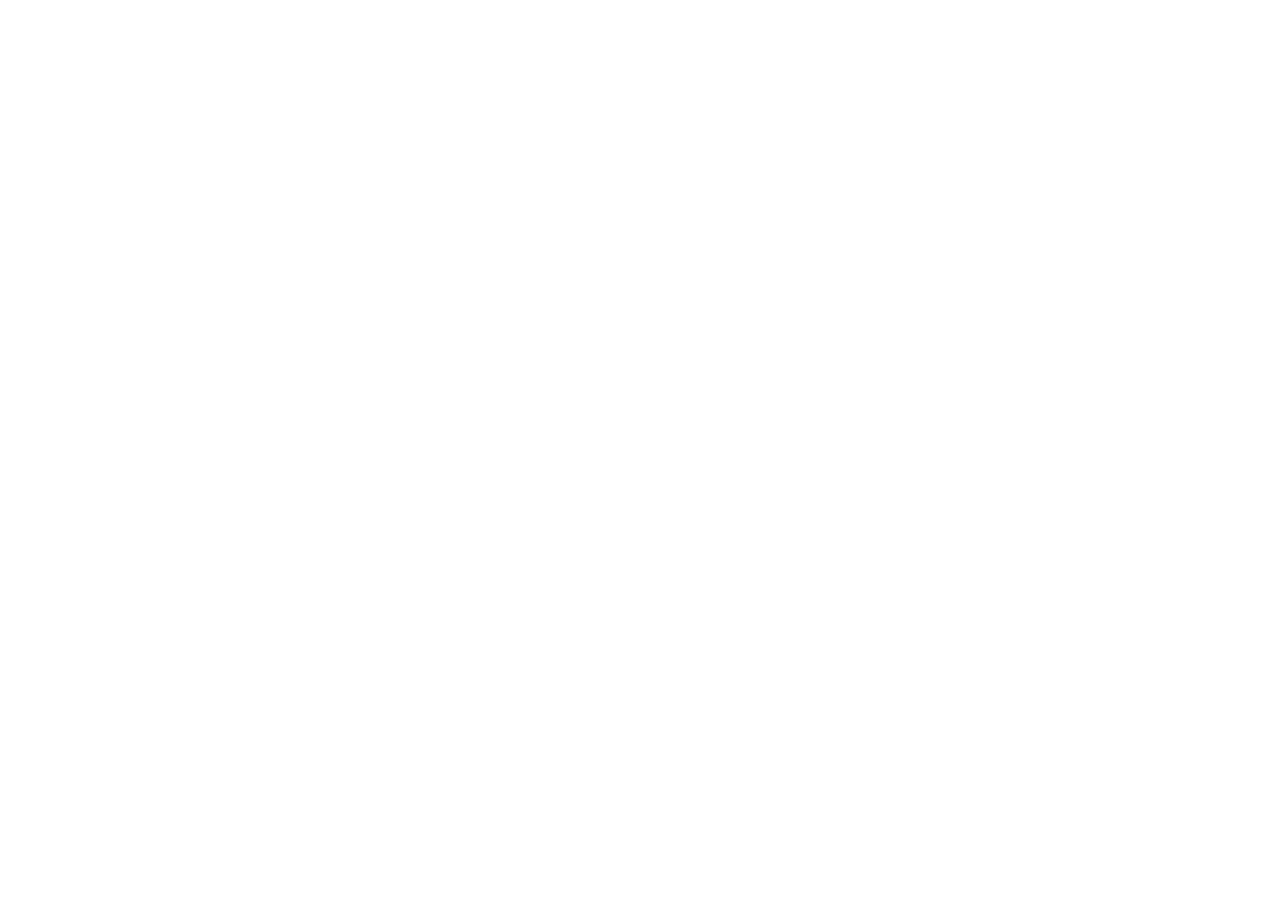
==== src/index.html @ 1b0bb067 "Chapter 3: Data" ====
<!DOCTYPE html>
<html lang="en-US">

<head>
    <meta charset="UTF-8">
    <meta name="viewport" content="width=device-width, initial-scale=1">
    <title>An empty page</title>
</head>

<body>

</body>

</html>
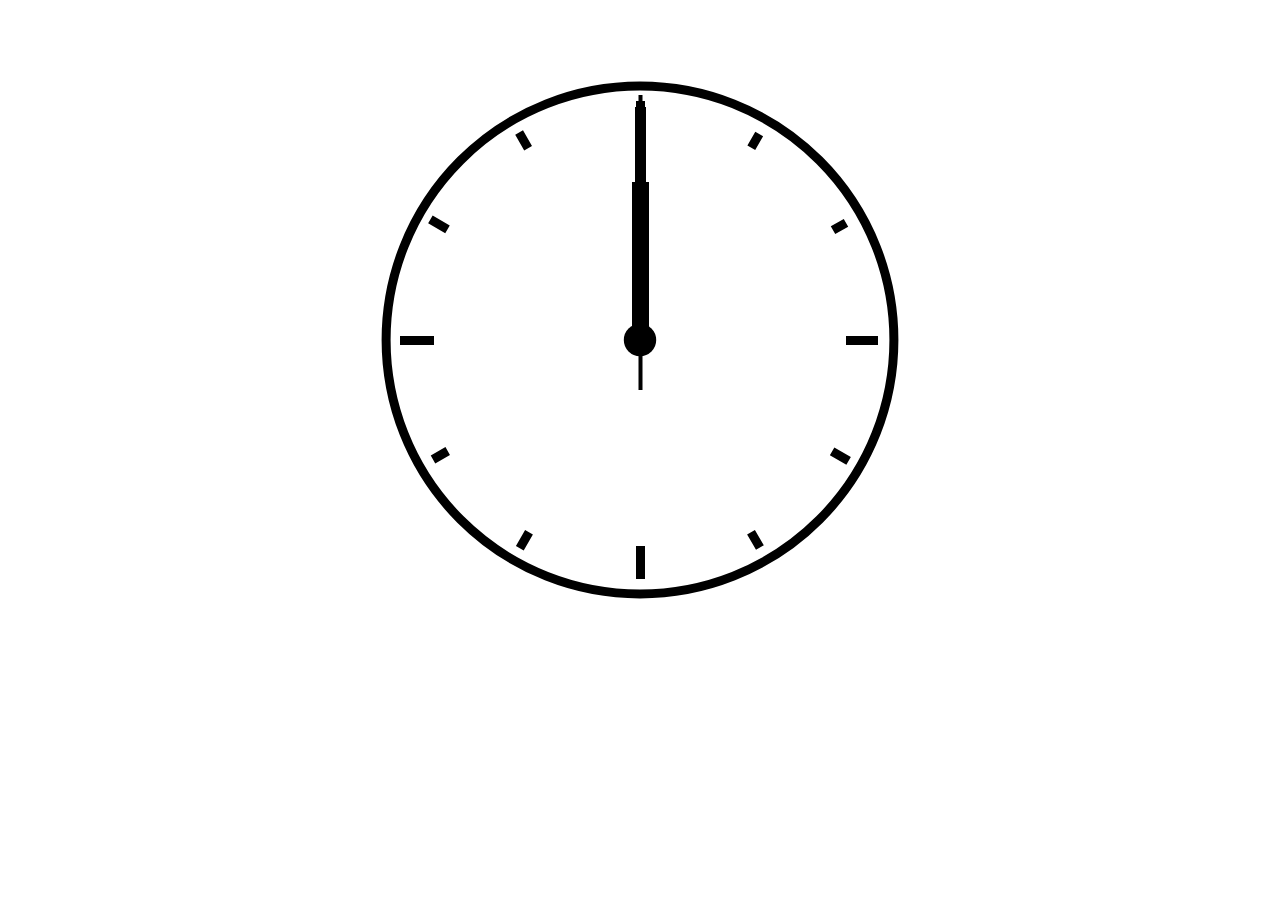
==== commit 5001ac21: "Chapter 6: analog clock example" ====
--- a/src/index.html
+++ b/src/index.html
@@ -4,11 +4,36 @@
 <head>
     <meta charset="UTF-8">
     <meta name="viewport" content="width=device-width, initial-scale=1">
-    <title>An empty page</title>
+    <title>A Digital Analog Clock</title>
+    <link rel="stylesheet" href="style.css" type="text/css" media="all">
+    <script src="script.js" defer></script>
 </head>
 
 <body>
+<main class="main">
+    <div class="clockbox">
+        <svg id="clock" xmlns="http://www.w3.org/2000/svg" width="600" height="600" viewBox="0 0 600 600">
+            <g id="face">
+                <circle class="circle" cx="300" cy="300" r="253.9"/>
+                <path class="hour-marks" d="M300.5 94V61M506 300.5h32M300.5 506v33M94 300.5H60M411.3 107.8l7.9-13.8M493 190.2l13-7.4M492.1 411.4l16.5 9.5M411 492.3l8.9 15.3M189 492.3l-9.2 15.9M107.7 411L93 419.5M107.5 189.3l-17.1-9.9M188.1 108.2l-9-15.6"/>
+                <circle class="mid-circle" cx="300" cy="300" r="16.2"/>
+            </g>
+            <g id="hour">
+                <path class="hour-arm" d="M300.5 298V142"/>
+                <circle class="sizing-box" cx="300" cy="300" r="253.9"/>
+            </g>
+            <g id="minute">
+                <path class="minute-arm" d="M300.5 298V67"/>
+                <circle class="sizing-box" cx="300" cy="300" r="253.9"/>
+            </g>
+            <g id="second">
+                <path class="second-arm" d="M300.5 350V55"/>
+                <circle class="sizing-box" cx="300" cy="300" r="253.9"/>
+            </g>
+        </svg>
+    </div><!-- .clockbox -->
+</main>
 
 </body>
 
-</html>+</html>
--- a/src/style.css
+++ b/src/style.css
@@ -0,0 +1,66 @@
+/* Layout */
+.main {
+    display: flex;
+    padding: 2em;
+    height: 90vh;
+    justify-content: center;
+    align-items: middle;
+}
+
+.clockbox,
+#clock {
+    width: 100%;
+}
+
+/* Clock styles */
+.circle {
+    fill: none;
+    stroke: #000;
+    stroke-width: 9;
+    stroke-miterlimit: 10;
+}
+
+.mid-circle {
+    fill: #000;
+}
+.hour-marks {
+    fill: none;
+    stroke: #000;
+    stroke-width: 9;
+    stroke-miterlimit: 10;
+}
+
+.hour-arm {
+    fill: none;
+    stroke: #000;
+    stroke-width: 17;
+    stroke-miterlimit: 10;
+}
+
+.minute-arm {
+    fill: none;
+    stroke: #000;
+    stroke-width: 11;
+    stroke-miterlimit: 10;
+}
+
+.second-arm {
+    fill: none;
+    stroke: #000;
+    stroke-width: 4;
+    stroke-miterlimit: 10;
+}
+
+/* Transparent box ensuring arms center properly. */
+.sizing-box {
+    fill: none;
+}
+
+/* Make all arms rotate around the same center point. */
+/* Optional: Use transition for animation. */
+#hour,
+#minute,
+#second {
+    transform-origin: 300px 300px;
+    transition: transform .5s ease-in-out;
+}
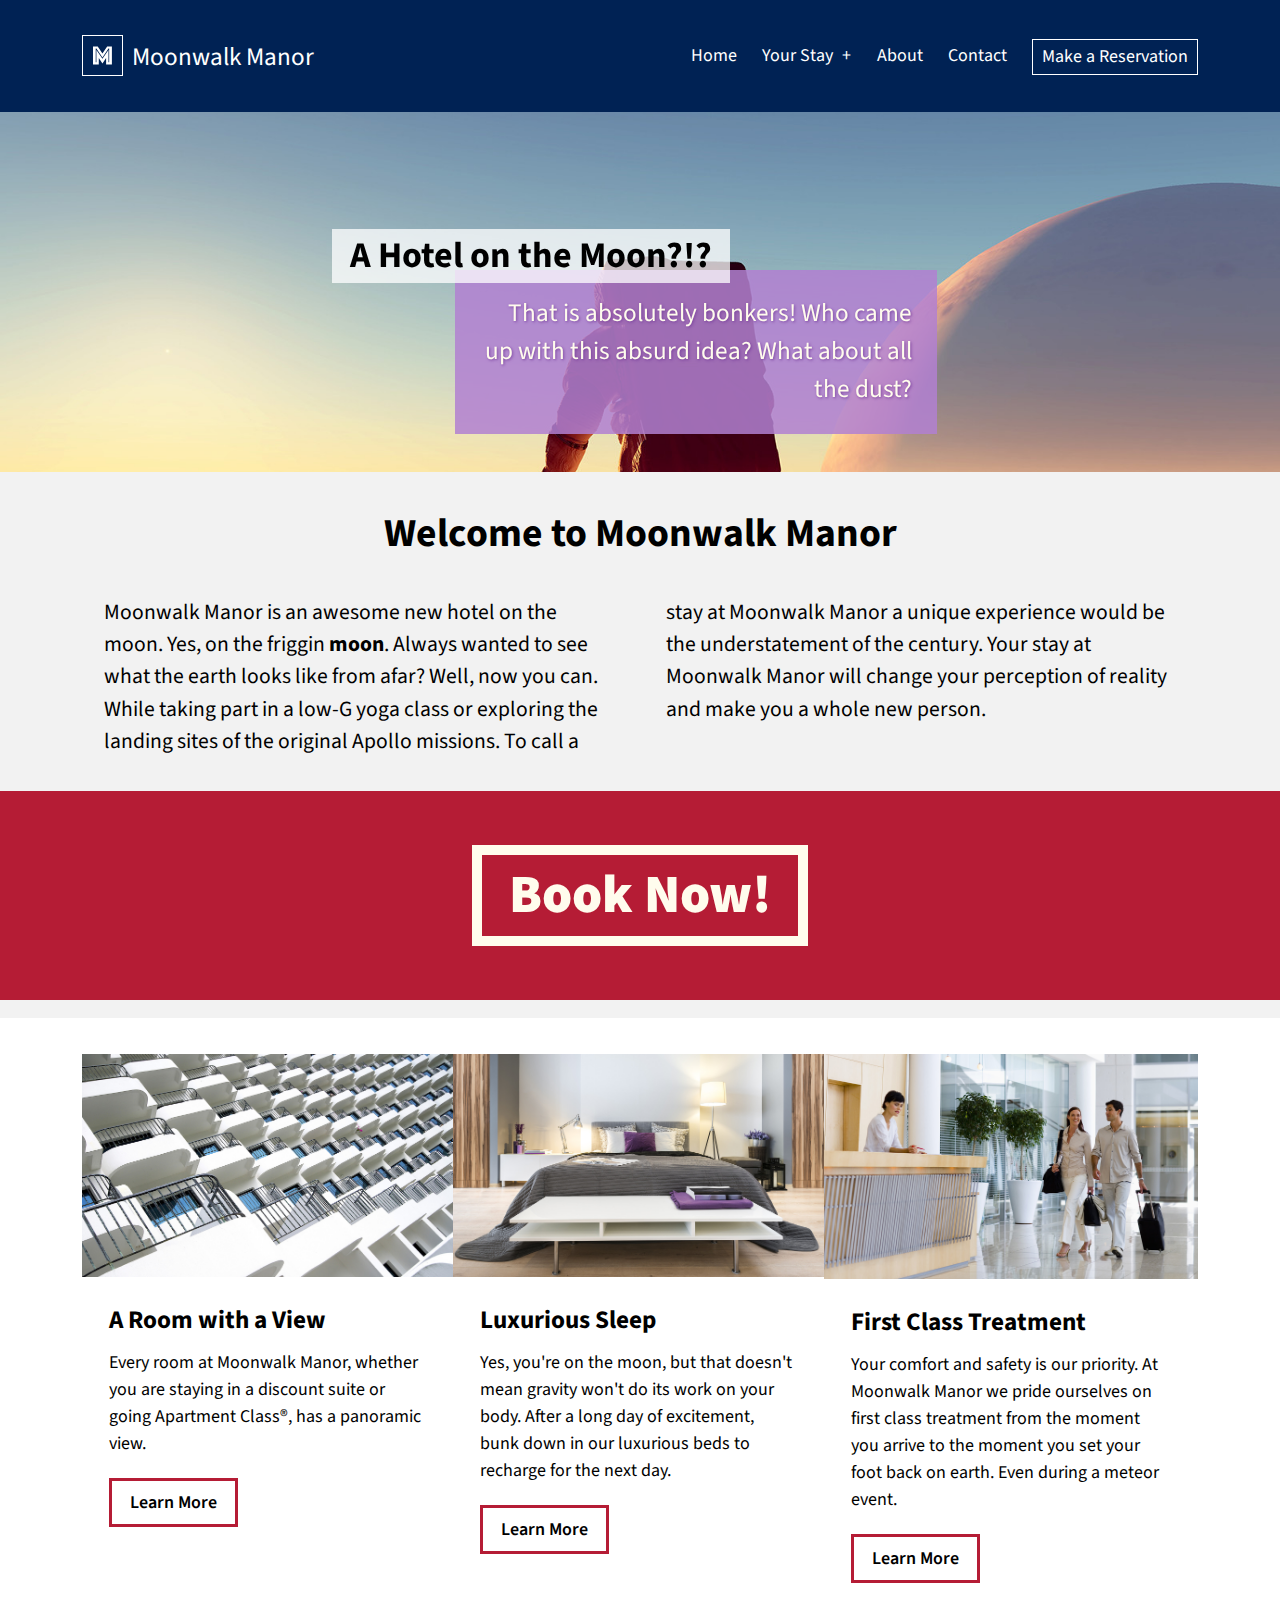
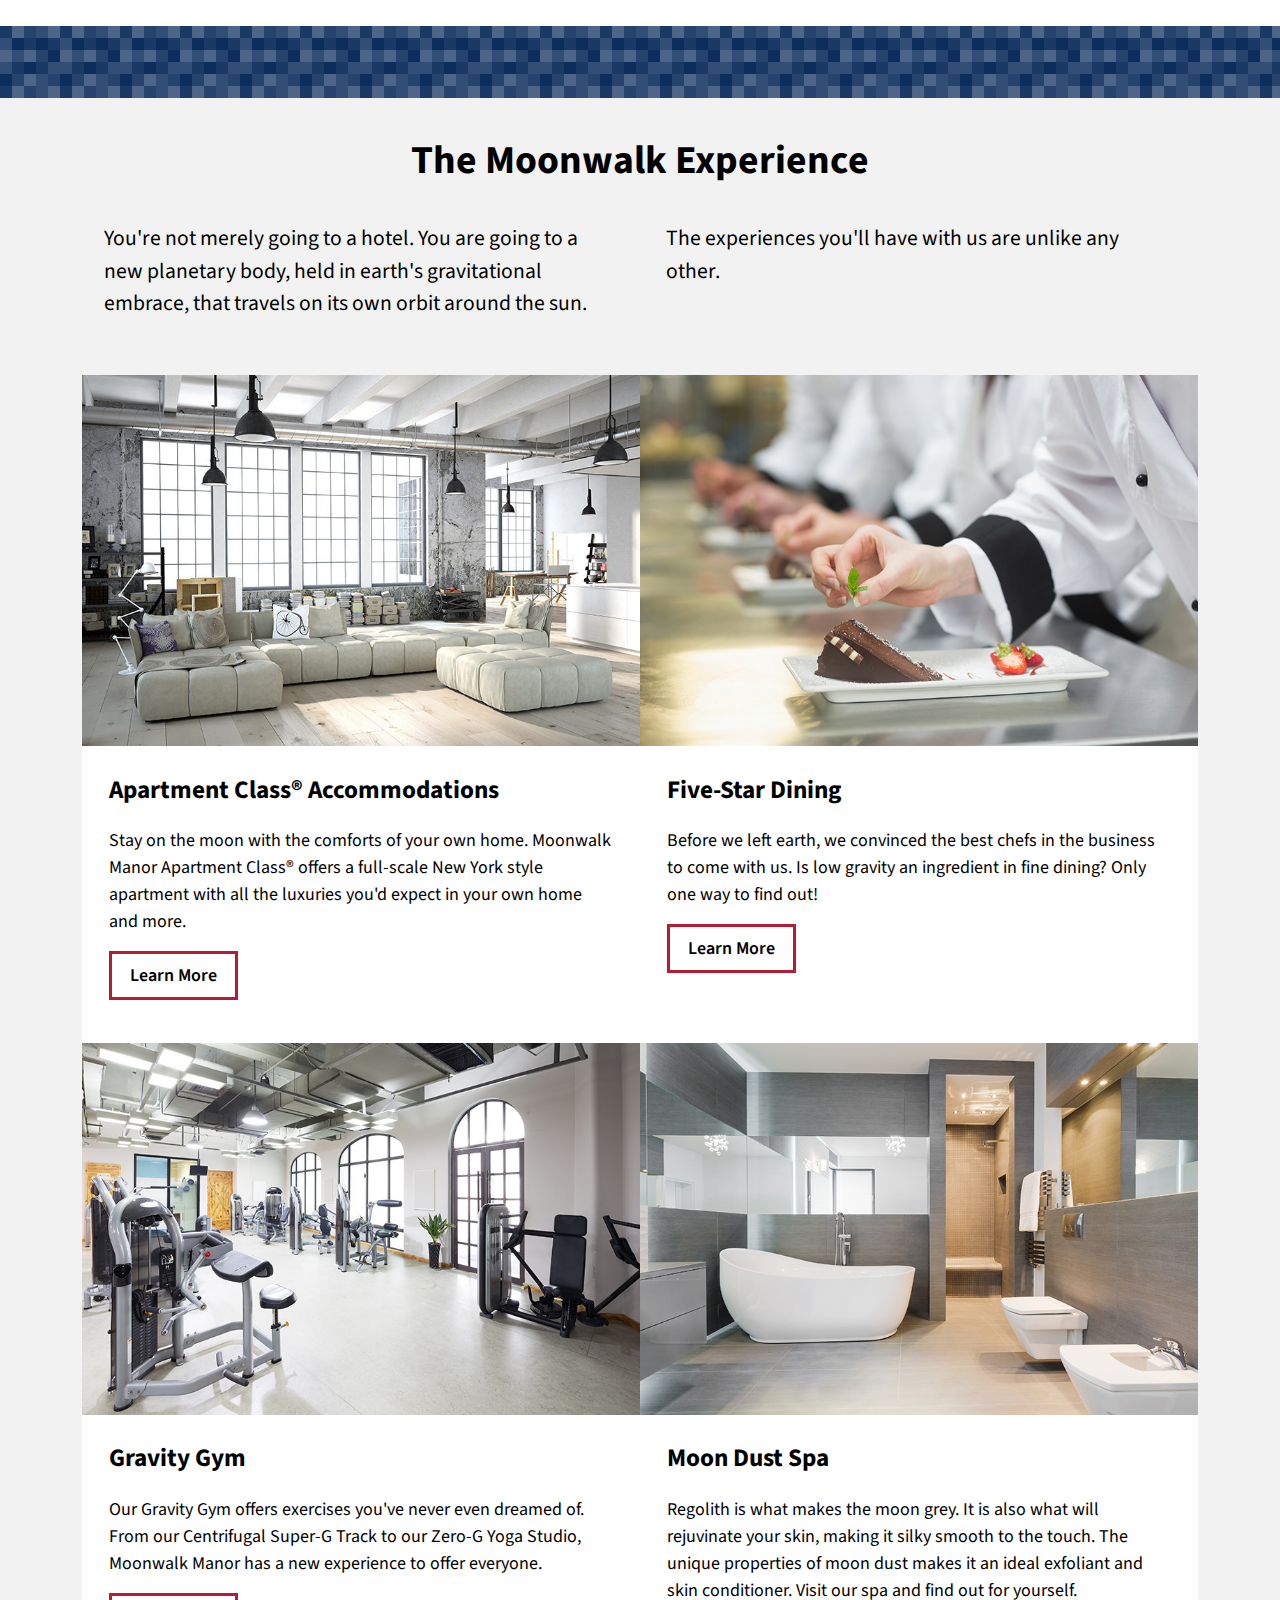
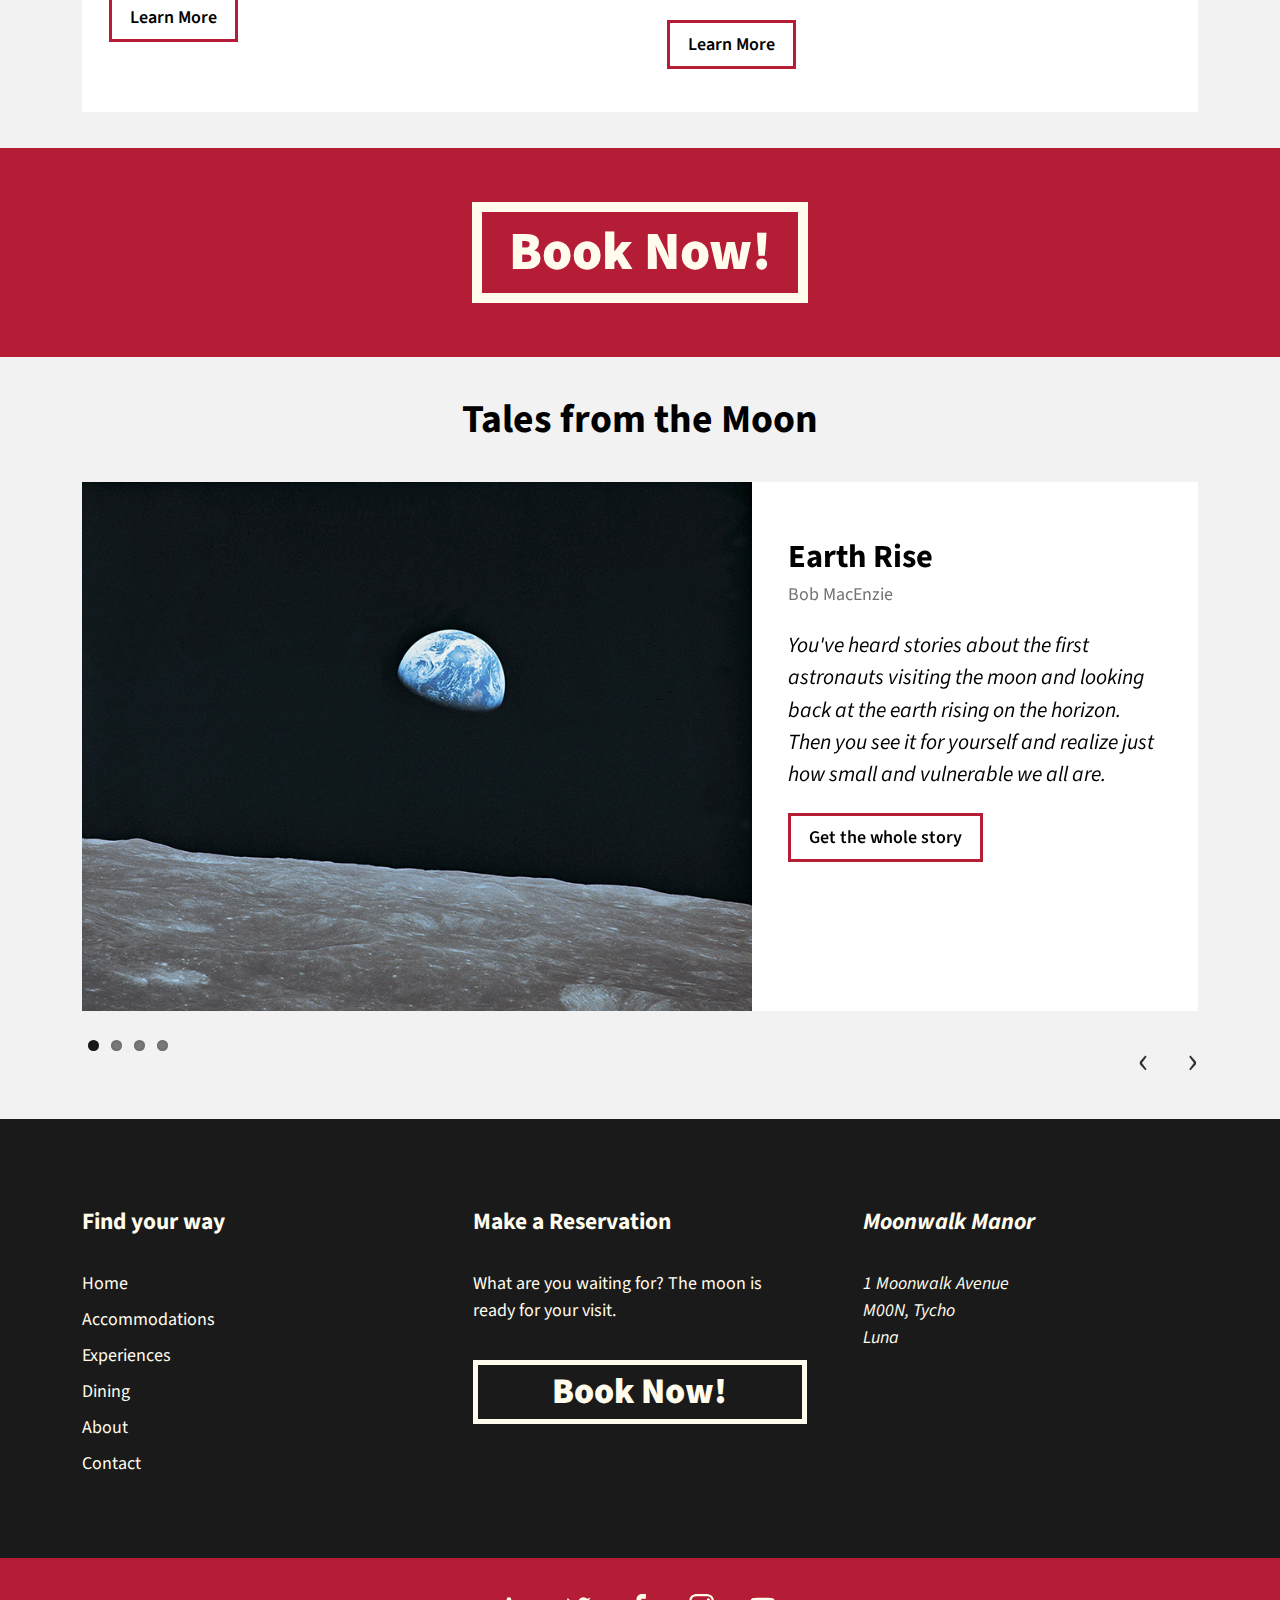
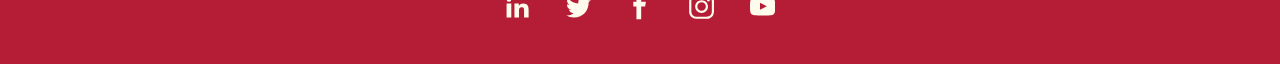
==== commit 7d6d662d: "Chapter 7: DOM events" ====
--- a/src/index.html
+++ b/src/index.html
@@ -2,38 +2,428 @@
 <html lang="en-US">
 
 <head>
-    <meta charset="UTF-8">
-    <meta name="viewport" content="width=device-width, initial-scale=1">
-    <title>A Digital Analog Clock</title>
-    <link rel="stylesheet" href="style.css" type="text/css" media="all">
-    <script src="script.js" defer></script>
+  <meta charset="UTF-8">
+  <meta name="viewport" content="width=device-width, initial-scale=1">
+  <title>Moonwalk Manor - Your Haven in Space</title>
+  <link rel="stylesheet" href="//fonts.googleapis.com/css?family=Source+Sans+Pro:400,400i,700,700i,900,900i"
+    type="text/css" media="all">
+  <link rel="stylesheet" href="style-main.css" type="text/css" media="all">
+
+  <script src="JS/script.js" defer></script>
+  <script src="JS/libs/flexibility.js"></script>
+  <script>
+    /*! grunt-grunticon Stylesheet Loader - v2.1.6 | https://github.com/filamentgroup/grunticon | (c) 2015 Scott Jehl, Filament Group, Inc. | MIT license. */ !
+    function () {
+      function e(e, n, t) {
+        "use strict";
+        var o = window.document.createElement("link"),
+          r = n || window.document.getElementsByTagName("script")[0],
+          a = window.document.styleSheets;
+        return o.rel = "stylesheet", o.href = e, o.media = "only x", r.parentNode.insertBefore(o, r), o
+          .onloadcssdefined = function (e) {
+            for (var n, t = 0; t < a.length; t++) a[t].href && a[t].href === o.href && (n = !0);
+            n ? e() : setTimeout(function () {
+              o.onloadcssdefined(e)
+            })
+          }, o.onloadcssdefined(function () {
+            o.media = t || "all"
+          }), o
+      }
+
+      function n(e, n) {
+        e.onload = function () {
+          e.onload = null, n && n.call(e)
+        }, "isApplicationInstalled" in navigator && "onloadcssdefined" in e && e.onloadcssdefined(n)
+      }! function (t) {
+        var o = function (r, a) {
+          "use strict";
+          if (r && 3 === r.length) {
+            var i = t.navigator,
+              c = t.document,
+              s = t.Image,
+              d = !(!c.createElementNS || !c.createElementNS("http://www.w3.org/2000/svg", "svg")
+                .createSVGRect || !c.implementation.hasFeature(
+                  "http://www.w3.org/TR/SVG11/feature#Image", "1.1") || t.opera && -1 === i
+                .userAgent.indexOf("Chrome") || -1 !== i.userAgent.indexOf("Series40")),
+              l = new s;
+            l.onerror = function () {
+                o.method = "png", o.href = r[2], e(r[2])
+              }, l.onload = function () {
+                var t = 1 === l.width && 1 === l.height,
+                  i = r[t && d ? 0 : t ? 1 : 2];
+                t && d ? o.method = "svg" : t ? o.method = "datapng" : o.method = "png", o.href = i,
+                  n(e(i), a)
+              }, l.src = "[data-uri]", c
+              .documentElement.className += " grunticon"
+          }
+        };
+        o.loadCSS = e, o.onloadCSS = n, t.grunticon = o
+      }(this),
+      function (e, n) {
+        "use strict";
+        var t = n.document,
+          o = "grunticon:",
+          r = function (e) {
+            if (t.attachEvent ? "complete" === t.readyState : "loading" !== t.readyState) e();
+            else {
+              var n = !1;
+              t.addEventListener("readystatechange", function () {
+                n || (n = !0, e())
+              }, !1)
+            }
+          },
+          a = function (e) {
+            return n.document.querySelector('link[href$="' + e + '"]')
+          },
+          i = function (e) {
+            var n, t, r, a, i, c, s = {};
+            if (n = e.sheet, !n) return s;
+            t = n.cssRules ? n.cssRules : n.rules;
+            for (var d = 0; d < t.length; d++) r = t[d].cssText, a = o + t[d].selectorText, i = r.split(
+              ");")[0].match(/US\-ASCII\,([^"']+)/), i && i[1] && (c = decodeURIComponent(i[1]), s[
+              a] = c);
+            return s
+          },
+          c = function (e) {
+            var n, r, a, i;
+            a = "data-grunticon-embed";
+            for (var c in e) {
+              i = c.slice(o.length);
+              try {
+                n = t.querySelectorAll(i)
+              } catch (s) {
+                continue
+              }
+              r = [];
+              for (var d = 0; d < n.length; d++) null !== n[d].getAttribute(a) && r.push(n[d]);
+              if (r.length)
+                for (d = 0; d < r.length; d++) r[d].innerHTML = e[c], r[d].style.backgroundImage =
+                  "none", r[d].removeAttribute(a)
+            }
+            return r
+          },
+          s = function (n) {
+            "svg" === e.method && r(function () {
+              c(i(a(e.href))), "function" == typeof n && n()
+            })
+          };
+        e.embedIcons = c, e.getCSS = a, e.getIcons = i, e.ready = r, e.svgLoadedCallback = s, e.embedSVG = s
+      }(grunticon, this)
+    }();
+    grunticon(["gfx/icons.data.svg.css", "gfx/icons.data.png.css", "gfx/icons.fallback.css"], grunticon
+      .svgLoadedCallback);
+  </script>
+  <noscript>
+    <link href="gfx/icons.fallback.css" rel="stylesheet"></noscript>
 </head>
 
 <body>
-<main class="main">
-    <div class="clockbox">
-        <svg id="clock" xmlns="http://www.w3.org/2000/svg" width="600" height="600" viewBox="0 0 600 600">
-            <g id="face">
-                <circle class="circle" cx="300" cy="300" r="253.9"/>
-                <path class="hour-marks" d="M300.5 94V61M506 300.5h32M300.5 506v33M94 300.5H60M411.3 107.8l7.9-13.8M493 190.2l13-7.4M492.1 411.4l16.5 9.5M411 492.3l8.9 15.3M189 492.3l-9.2 15.9M107.7 411L93 419.5M107.5 189.3l-17.1-9.9M188.1 108.2l-9-15.6"/>
-                <circle class="mid-circle" cx="300" cy="300" r="16.2"/>
-            </g>
-            <g id="hour">
-                <path class="hour-arm" d="M300.5 298V142"/>
-                <circle class="sizing-box" cx="300" cy="300" r="253.9"/>
-            </g>
-            <g id="minute">
-                <path class="minute-arm" d="M300.5 298V67"/>
-                <circle class="sizing-box" cx="300" cy="300" r="253.9"/>
-            </g>
-            <g id="second">
-                <path class="second-arm" d="M300.5 350V55"/>
-                <circle class="sizing-box" cx="300" cy="300" r="253.9"/>
-            </g>
-        </svg>
-    </div><!-- .clockbox -->
-</main>
+  <a class="skip-link screen-reader-text" href="#content">Skip to content</a>
+
+  <header class="masthead clear">
+    <div class="site-header centered">
+      <div class="site-branding">
+        <h1 class="site-title"><a href="/"><span class="icon-mmlogo" data-grunticon-embed></span>Moonwalk
+            Manor</a></h1>
+      </div><!-- .site-title -->
+      <nav id="multi-level-nav" class="menu multi-level-nav">
+        <ul>
+          <li><a href="#">Home</a></li>
+          <li class="has-children">
+            <a href="#">Your Stay<button class="dropdown-toggle" aria-expanded="false"><span
+                  class="screen-reader-text">Expand child menu</span></button></a>
+            <ul class="sub-menu">
+              <li><a href="#">Experiences</a></li>
+              <li><a href="#">Dining</a></li>
+              <li><a href="#">Amenities</a></li>
+            </ul>
+          </li>
+          <li><a href="#">About</a></li>
+          <li><a href="#">Contact</a></li>
+          <li><a class="reserve" href="#">Make a Reservation</a></li>
+        </ul>
+      </nav><!-- #multi-level-nav .multi-level-nav -->
+    </div><!-- .centered -->
+
+  </header><!-- .masthead -->
+
+  <div id="showcase" class="promo-area">
+    <div class="front-slider flexslider">
+      <ul class="slides">
+        <li>
+          <img src="images/mainpromo/welcome01.jpg" />
+        </li>
+        <li>
+          <img src="images/mainpromo/welcome02.jpg" />
+        </li>
+        <li>
+          <img src="images/mainpromo/welcome03.jpg" />
+        </li>
+        <li>
+          <img src="images/mainpromo/welcome04.jpg" />
+        </li>
+      </ul>
+    </div><!-- .flexslider -->
+    <div class="promo-content">
+      <div class="promo-text">
+        <h2 class="promo-title">A Hotel on the Moon?!?</h2>
+        <p class="promo-lede">That is absolutely bonkers! Who came up with this absurd idea? What about all the
+          dust?</p>
+      </div><!-- .promo-text -->
+    </div><!-- .promo-content -->
+  </div><!-- #showcase .promo-area -->
+
+  <main class="main-area">
+
+    <div class="top-pitch centered">
+      <h2 class="main-title">Welcome to Moonwalk Manor</h2>
+      <p class="teaser two-column">
+        Moonwalk Manor is an awesome new hotel on the moon. Yes, on the friggin <strong>moon</strong>. Always
+        wanted to see what the earth looks like from afar? Well, now you can. While taking part in a low-G yoga
+        class or exploring the landing sites of the original Apollo missions. To call a stay at Moonwalk Manor a
+        unique experience would be the understatement of the century. Your stay at Moonwalk Manor will change
+        your perception of reality and make you a whole new person.
+      </p>
+    </div><!-- .pitch centered -->
+    <div class="cta">
+      <a href="#" class="hide">Book Now!</a>
+      <section id="booking-alert" class="booking-info">
+        <div class="centered">
+          <h3 class="content-title">Sorry about that!</h3>
+          <p class="teaser two-column">By some weird coincidence, all the rooms at Moonwalk Manor are booked
+            out for the date you planned to take your trip. Unfortunately we are unable to provide you with
+            sufficient lodging for your party at this time. Moonwalk Manor is very busy and your
+            satisfaction is our top priority. When you take your first steps in the moon dust, your life
+            will change. We are always at your service. Your satisfaction matters to us.</p>
+        </div>
+      </section><!-- .booking-info -->
+    </div><!-- .cta -->
+
+    <section class="main-pitch">
+      <div class="three-reasons centered">
+        <figure class="reason">
+          <a href="">
+            <img src="images/mainpromo/welcome02.jpg" />
+          </a>
+          <figcaption>
+            <h3 class="content-title">A Room with a View</h3>
+            <p>Every room at Moonwalk Manor, whether you are staying in a discount suite or going Apartment
+              Class&reg;, has a panoramic view.</p>
+            <a class="content-button" href="#">Learn More<span class="screen-reader-text"> about the
+                views.</span></a>
+          </figcaption>
+        </figure><!-- .reason -->
+        <figure class="reason">
+          <a href="">
+            <img src="images/mainpromo/welcome03.jpg" />
+          </a>
+          <figcaption>
+            <h3 class="content-title">Luxurious Sleep</h3>
+            <p>Yes, you're on the moon, but that doesn't mean gravity won't do its work on your body. After
+              a long day of excitement, bunk down in our luxurious beds to recharge for the next day.</p>
+            <a class="content-button" href="#">Learn More<span class="screen-reader-text"> about our amazing
+                beds.</span></a>
+          </figcaption>
+        </figure><!-- .reason -->
+        <figure class="reason">
+          <a href="">
+            <img src="images/mainpromo/welcome04.jpg" />
+          </a>
+          <figcaption>
+            <h3 class="content-title">First Class Treatment</h3>
+            <p>Your comfort and safety is our priority. At Moonwalk Manor we pride ourselves on first class
+              treatment from the moment you arrive to the moment you set your foot back on earth. Even
+              during a meteor event.</p>
+            <a class="content-button" href="#">Learn More<span class="screen-reader-text"> about meteor
+                shelters and our liability waiver.</span></a>
+          </figcaption>
+        </figure><!-- .reason -->
+      </div><!-- .three-reasons centered -->
+    </section><!-- .main-pitch -->
+
+    <section class="pitch">
+      <div class="centered">
+        <h2 class="main-title">The Moonwalk Experience</h2>
+        <p class="teaser two-column">
+          You're not merely going to a hotel. You are going to a new planetary body, held in earth's
+          gravitational embrace, that travels on its own orbit around the sun. The experiences you'll have
+          with us are unlike any other.
+        </p>
+      </div><!-- .centered -->
+    </section><!-- .pitch centered -->
+
+    <section class="features centered">
+      <figure class="feature">
+        <a href="#">
+          <img src="images/experience/apartmentclass.jpg" />
+        </a>
+        <figcaption>
+          <h3 class="content-title">Apartment Class&reg; Accommodations</h3>
+          <p>Stay on the moon with the comforts of your own home. Moonwalk Manor Apartment Class&reg; offers a
+            full-scale New York style apartment with all the luxuries you'd expect in your own home and
+            more.</p>
+          <a class="content-button" href="#">Learn More<span class="screen-reader-text"> about Apartment
+              Class&reg; living.</span></a>
+        </figcaption>
+      </figure><!-- .feature -->
+      <figure class="feature">
+        <a href="#">
+          <img src="images/experience/fivestardining.jpg" />
+        </a>
+        <figcaption>
+          <h3 class="content-title">Five-Star Dining</h3>
+          <p>Before we left earth, we convinced the best chefs in the business to come with us. Is low gravity
+            an ingredient in fine dining? Only one way to find out!</p>
+          <a class="content-button" href="#">Learn More<span class="screen-reader-text"> about Explosive
+              Decompression Ice Cream.</span></a>
+        </figcaption>
+      </figure><!-- .feature -->
+      <figure class="feature">
+        <a href="#">
+          <img src="images/experience/gravitygym.jpg" />
+        </a>
+        <figcaption>
+          <h3 class="content-title">Gravity Gym</h3>
+          <p>Our Gravity Gym offers exercises you've never even dreamed of. From our Centrifugal Super-G Track
+            to our Zero-G Yoga Studio, Moonwalk Manor has a new experience to offer everyone.</p>
+          <a class="content-button" href="#">Learn More<span class="screen-reader-text"> about freefall
+              vertigo.</span></a>
+        </figcaption>
+      </figure><!-- .feature -->
+      <figure class="feature">
+        <a href="#">
+          <img src="images/experience/spa.jpg" />
+        </a>
+        <figcaption>
+          <h3 class="content-title">Moon Dust Spa</h3>
+          <p>Regolith is what makes the moon grey. It is also what will rejuvinate your skin, making it silky
+            smooth to the touch. The unique properties of moon dust makes it an ideal exfoliant and skin
+            conditioner. Visit our spa and find out for yourself.</p>
+          <a class="content-button" href="#">Learn More<span class="screen-reader-text"> about regolith
+              rash.</span></a>
+        </figcaption>
+      </figure><!-- .feature -->
+
+    </section><!-- .features centered -->
+
+    <div class="cta">
+      <a href="#">Book Now!</a>
+    </div><!-- .cta -->
+
+    <h2 class="main-title">Tales from the Moon</h2>
+    <section class="stories centered">
+      <!-- slider -->
+      <div class="story-slider flexslider">
+        <ul class="slides">
+          <li>
+            <figure class="story-wrapper">
+              <img src="images/testimonials/bluepebble.jpg" alt="">
+              <figcaption class="story">
+                <h3 class="story-header">Earth Rise</h3>
+                <div class="author">Bob MacEnzie</div>
+                <p>You've heard stories about the first astronauts visiting the moon and looking back at
+                  the earth rising on the horizon. Then you see it for yourself and realize just how
+                  small and vulnerable we all are.</p>
+                <a href="#" class="content-button">Get the whole story</a>
+              </figcaption>
+            </figure>
+          </li>
+          <li>
+            <figure class="story-wrapper">
+              <img src="images/testimonials/earth.jpg" alt="">
+              <figcaption class="story">
+                <h3 class="story-header">Earth Seen from Heaven</h3>
+                <div class="author">Judy Blench</div>
+                <p>Rising up through the atmosphere, I saw the three-dimensionality of Earth for the
+                  first time. I was a flat-earther until that moment, but now I realize the turtles
+                  must be in a different dimension.</p>
+                <a href="#" class="content-button">Get the whole story</a>
+              </figcaption>
+            </figure>
+          </li>
+          <li>
+            <figure class="story-wrapper">
+              <img src="images/testimonials/footprint.jpg" alt="">
+              <figcaption class="story">
+                <h3 class="story-header">Footprints in the Regolith</h3>
+                <div class="author">Maiken Endersen</div>
+                <p>One small step for man. A million small footprints from giddy tourists. I wonder if
+                  anyone will look at a picture of mine in the future and dream of being the first
+                  woman on a new planet.</p>
+                <a href="#" class="content-button">Get the whole story</a>
+              </figcaption>
+            </figure>
+          </li>
+          <li>
+            <figure class="story-wrapper">
+              <img src="images/testimonials/zerog.jpg" alt="">
+              <figcaption class="story">
+                <h3 class="story-header">Falling through gravity</h3>
+                <div class="author">Maiken Endersen</div>
+                <p>I thought I knew yoga and how to control my body. Was I ever wrong. I have learned
+                  more about myself in two days in the Zero-G Yoga Studio than I had in 20 years of
+                  regular floor-based practice.</p>
+                <a href="#" class="content-button">Get the whole story</a>
+              </figcaption>
+            </figure>
+          </li>
+        </ul>
+      </div><!-- .story-slider -->
+    </section><!-- .stories centered -->
+
+  </main><!-- .main-area -->
+
+  <footer class="footer">
+    <section class="footer-widgets centered">
+      <div class="widget footer-menu">
+        <h4 class="widget-title">Find your way</h4>
+        <ul>
+          <li><a href="#">Home</a></li>
+          <li><a href="#">Accommodations</a></li>
+          <li><a href="#">Experiences</a></li>
+          <li><a href="#">Dining</a></li>
+          <li><a href="#">About</a></li>
+          <li><a href="#">Contact</a></li>
+        </ul>
+      </div><!-- .widget -->
+      <div class="widget footer-cta">
+        <h4 class="widget-title">Make a Reservation</h4>
+        <p>What are you waiting for? The moon is ready for your visit.</p>
+        <a href="#">Book Now!</a>
+
+      </div><!-- .widget -->
+      <div class="widget footer-address">
+        <address>
+          <h4 class="widget-title">Moonwalk Manor</h4>
+          <p>
+            1 Moonwalk Avenue<br>
+            M00N, Tycho<br>
+            Luna
+          </p>
+        </address>
+      </div><!-- .widget -->
+    </section><!-- .footer-widgets -->
+    <nav class="social-nav" role="navigation">
+      <ul>
+        <li><a class="icon-linkedin" data-grunticon-embed href="https://linkedin.com"><span
+              class="screen-reader-text">LinkedIn</span></a></li>
+        <li><a class="icon-twitter" data-grunticon-embed href="https://twitter.com"><span
+              class="screen-reader-text">Twitter</span></a></li>
+        <li><a class="icon-facebook" data-grunticon-embed href="https://facebook.com"><span
+              class="screen-reader-text">Facebook</span></a></li>
+        <li><a class="icon-instagram" data-grunticon-embed href="https://instagram.com"><span
+              class="screen-reader-text">Instagram</span></a></li>
+        <li><a class="icon-youtube" data-grunticon-embed href="https://youtube.com"><span
+              class="screen-reader-text">YouTube</span></a></li>
+      </ul>
+    </nav><!-- .social-nav -->
+  </footer><!-- .footer -->
+
+  <script src="JS/libs/jquery-2.1.3.min.js"></script>
+  <script src="JS/libs/jquery.flexslider-min.js"></script>
+  <script src="JS/menu-toggle.js"></script>
+  <script src="JS/flexslider.js"></script>
 
 </body>
 
-</html>
+</html>--- a/src/style-main.css
+++ b/src/style-main.css
@@ -0,0 +1,1306 @@
+/*--------------------------------------------------------------
+CSS Reset
+--------------------------------------------------------------*/
+html {
+  font-family: sans-serif;
+  -webkit-text-size-adjust: 100%;
+  -ms-text-size-adjust: 100%;
+}
+
+body {
+  margin: 0;
+  background-color: hsl(0, 0%, 95%);
+}
+
+article,
+aside,
+details,
+figcaption,
+figure,
+footer,
+header,
+main,
+menu,
+nav,
+section,
+summary {
+  display: block;
+}
+
+audio,
+canvas,
+progress,
+video {
+  display: inline-block;
+  vertical-align: baseline;
+}
+
+audio:not([controls]) {
+  display: none;
+  height: 0;
+}
+
+[hidden],
+template {
+  display: none;
+}
+
+a {
+  background-color: transparent;
+}
+
+a:active,
+a:hover {
+  outline: 0;
+}
+
+abbr[title] {
+  border-bottom: 1px dotted;
+}
+
+b,
+strong {
+  font-weight: bold;
+}
+
+dfn {
+  font-style: italic;
+}
+
+h1 {
+  font-size: 2em;
+  margin: 0.67em 0;
+}
+
+mark {
+  background: #ff0;
+  color: #000;
+}
+
+small {
+  font-size: 80%;
+}
+
+sub,
+sup {
+  font-size: 75%;
+  line-height: 0;
+  position: relative;
+  vertical-align: baseline;
+}
+
+sup {
+  top: -0.5em;
+}
+
+sub {
+  bottom: -0.25em;
+}
+
+img {
+  display: block;
+  border: 0;
+  width: 100%;
+  height: auto;
+}
+
+svg:not(:root) {
+  overflow: hidden;
+}
+
+figure {
+  margin: 0;
+}
+
+hr {
+  box-sizing: content-box;
+  height: 0;
+}
+
+pre {
+  overflow: auto;
+}
+
+code,
+kbd,
+pre,
+samp {
+  font-family: monospace, monospace;
+  font-size: 1em;
+}
+
+button,
+input,
+optgroup,
+select,
+textarea {
+  color: inherit;
+  font: inherit;
+  margin: 0;
+}
+
+button {
+  overflow: visible;
+}
+
+button,
+select {
+  text-transform: none;
+}
+
+button,
+html input[type="button"],
+input[type="reset"],
+input[type="submit"] {
+  -webkit-appearance: button;
+  cursor: pointer;
+}
+
+button[disabled],
+html input[disabled] {
+  cursor: default;
+}
+
+button::-moz-focus-inner,
+input::-moz-focus-inner {
+  border: 0;
+  padding: 0;
+}
+
+input {
+  line-height: normal;
+}
+
+input[type="checkbox"],
+input[type="radio"] {
+  box-sizing: border-box;
+  padding: 0;
+}
+
+input[type="number"]::-webkit-inner-spin-button,
+input[type="number"]::-webkit-outer-spin-button {
+  height: auto;
+}
+
+input[type="search"] {
+  -webkit-appearance: textfield;
+  box-sizing: content-box;
+}
+
+input[type="search"]::-webkit-search-cancel-button,
+input[type="search"]::-webkit-search-decoration {
+  -webkit-appearance: none;
+}
+
+fieldset {
+  border: 1px solid #c0c0c0;
+  margin: 0 2px;
+  padding: 0.35em 0.625em 0.75em;
+}
+
+legend {
+  border: 0;
+  padding: 0;
+
+}
+
+textarea {
+  overflow: auto;
+}
+
+optgroup {
+  font-weight: bold;
+}
+
+table {
+  border-collapse: collapse;
+  border-spacing: 0;
+}
+
+td,
+th {
+  padding: 0;
+}
+
+/*--------------------------------------------------------------
+Accessibility
+--------------------------------------------------------------*/
+/* Text meant only for screen readers */
+.screen-reader-text {
+  clip: rect(1px, 1px, 1px, 1px);
+  position: absolute !important;
+  height: 1px;
+  width: 1px;
+  overflow: hidden;
+}
+
+.screen-reader-text:hover,
+.screen-reader-text:active,
+.screen-reader-text:focus {
+  background-color: #f1f1f1;
+  border-radius: 3px;
+  box-shadow: 0 0 2px 2px rgba(0, 0, 0, 0.6);
+  clip: auto !important;
+  color: #21759b;
+  display: block;
+  font-size: 14px;
+  font-weight: bold;
+  height: auto;
+  left: 5px;
+  line-height: normal;
+  padding: 15px 23px 14px;
+  text-decoration: none;
+  top: 5px;
+  width: auto;
+  z-index: 100000;
+  /* Above WP toolbar */
+}
+
+/*--------------------------------------------------------------
+Layouts
+--------------------------------------------------------------*/
+
+.centered {
+  margin: 0 auto;
+  padding: 0 1em;
+}
+
+@media screen and (min-width: 62em) {
+  .centered {
+    max-width: 62em;
+  }
+}
+
+/*--------------------------------------------------------------
+Typography
+--------------------------------------------------------------*/
+
+body,
+button,
+input,
+select,
+textarea {
+  font-family: 'Source Sans Pro', 'Helvetica', Arial, sans-serif;
+  font-size: 18px;
+  line-height: 1.5;
+}
+
+h1,
+h2,
+h3,
+h4,
+h5,
+h6 {
+  clear: both;
+}
+
+p {
+  margin-bottom: 1.5em;
+}
+
+b,
+strong {
+  font-weight: bold;
+}
+
+dfn,
+cite,
+em,
+i {
+  font-style: italic;
+}
+
+blockquote {
+  margin: 0 1.5em;
+}
+
+address {
+  margin: 0 0 1.5em;
+}
+
+pre {
+  background: #eee;
+  font-family: "Courier 10 Pitch", Courier, monospace;
+  font-size: 15px;
+  font-size: 1.5rem;
+  line-height: 1.6;
+  margin-bottom: 1.6em;
+  max-width: 100%;
+  overflow: auto;
+  padding: 1.6em;
+}
+
+code,
+kbd,
+tt,
+var {
+  font: 15px Monaco, Consolas, "Andale Mono", "DejaVu Sans Mono", monospace;
+}
+
+abbr,
+acronym {
+  border-bottom: 1px dotted #666;
+  cursor: help;
+}
+
+mark,
+ins {
+  background: #fff9c0;
+  text-decoration: none;
+}
+
+sup,
+sub {
+  font-size: 75%;
+  height: 0;
+  line-height: 0;
+  position: relative;
+  vertical-align: baseline;
+}
+
+sup {
+  bottom: 1ex;
+}
+
+sub {
+  top: .5ex;
+}
+
+small {
+  font-size: 75%;
+}
+
+big {
+  font-size: 125%;
+}
+
+/* Global layouts */
+@media screen and (min-width: 700px) {
+  .two-column {
+    column-count: 2;
+    column-gap: 2.4em;
+  }
+}
+
+/* Global buttons */
+.content-button {
+  padding: .5em 1em;
+  border: 3px solid #B51C35;
+  /*border-radius: 10px;*/
+  font-weight: 600;
+}
+
+a.content-button {
+  color: black;
+  text-decoration: none;
+}
+
+a.content-button:focus,
+a.content-button:hover {
+  background: #B51C35;
+  color: #FFFCED;
+}
+
+/*--------------------------------------------------------------
+Header styles
+--------------------------------------------------------------*/
+
+.masthead {
+  padding: 1em 0;
+  background-color: #002254;
+}
+
+@media screen and (min-width: 25em) {
+  .site-header {
+    -js-display: flex;
+    display: flex;
+    flex-wrap: wrap;
+    justify-content: space-between;
+    align-items: center;
+  }
+}
+
+.site-branding {
+  margin-right: 1em;
+}
+
+.site-branding a {
+  text-decoration: none;
+}
+
+.site-branding a:focus,
+.site-branding a:hover {
+  text-decoration: underline white;
+}
+
+.icon-mmlogo {
+  -js-display: flex;
+  display: flex;
+  width: .75em;
+  height: .75em;
+  margin-right: .35em;
+  padding: .4em;
+  border: 1px solid white;
+}
+
+.icon-mmlogo svg {
+  width: 100%;
+  height: 100%;
+}
+
+.site-title {
+  font-size: 1.4em;
+}
+
+.site-title a {
+  -js-display: flex;
+  display: flex;
+  align-items: baseline;
+  margin: 0;
+  font-weight: 400;
+  text-align: center;
+  color: white;
+}
+
+/*--------------------------------------------------------------
+Mobile-first menu
+--------------------------------------------------------------*/
+
+.multi-level-nav ul {
+  margin: 0;
+  padding: 0;
+  list-style-type: none;
+}
+
+.multi-level-nav a {
+  display: block;
+  padding: .6em 0;
+  color: white;
+  text-decoration: none;
+  border-bottom: 1px solid hsla(0, 0%, 100%, .1);
+  transition: all .4s;
+}
+
+.multi-level-nav a:focus,
+.multi-level-nav a:hover {
+  padding-left: 1em;
+  background: white;
+  color: #002254;
+}
+
+@media screen and (max-width: 25em) {
+  .multi-level-nav li li a {
+    padding-left: 1em;
+  }
+
+  .multi-level-nav li li a:focus,
+  .multi-level-nav li li a:hover {
+    padding-left: 1.8em;
+  }
+
+  .multi-level-nav ul ul li a::before {
+    margin: 0 .4em 0 -.8em;
+    content: '–';
+  }
+
+  .dropdown-toggle {
+    display: none;
+  }
+
+  .multi-level-nav>ul:last-of-type>li:nth-last-child(2)>a {
+    border-bottom: none;
+  }
+
+  a.reserve {
+    margin-top: .4em;
+    text-align: center;
+    font-weight: 600;
+    border: 1px solid white;
+
+  }
+
+  a.reserve:focus,
+  a.reserve:hover {
+    padding-left: 0;
+    background: white;
+    color: #002254;
+  }
+}
+
+@media screen and (min-width: 25em) {
+  .multi-level-nav ul {
+    display: flex;
+    flex-wrap: wrap;
+    justify-content: space-between;
+  }
+
+  .multi-level-nav li {
+    flex: 1 0 auto;
+    position: relative;
+  }
+
+  .multi-level-nav a {
+    padding-right: 1.4em;
+    border-bottom: none;
+  }
+
+  .multi-level-nav a:focus,
+  .multi-level-nav a:hover {
+    padding-left: 0;
+    background: inherit;
+    color: white;
+    text-decoration: underline;
+  }
+
+  .multi-level-nav ul ul {
+    display: none;
+    position: absolute;
+    z-index: 100;
+  }
+
+  .multi-level-nav ul ul li {
+    flex: 1 1 auto;
+  }
+
+  .multi-level-nav ul .toggled-on {
+    display: flex;
+  }
+
+  .dropdown-toggle {
+    margin: 0 -.25em 0 .25em;
+    padding: 0 .25em;
+    border: 0;
+    content: "";
+    text-transform: lowercase;
+    /* Stop screen readers to read the text as capital letters */
+    background-color: transparent;
+  }
+
+  .dropdown-toggle:after {
+    position: relative;
+    top: 0;
+    left: 0;
+    width: 1em;
+    color: white;
+    content: "+";
+    line-height: 1em;
+  }
+
+  .dropdown-toggle:hover,
+  .dropdown-toggle:focus {
+    outline: solid white 1px;
+  }
+
+  .dropdown-toggle.toggle-on:after {
+    content: "–";
+  }
+
+  .toggled-on {
+    border: 1px solid white;
+    border-top: none;
+  }
+
+  .toggled-on a {
+    padding-left: .8em;
+    background-color: #002254;
+  }
+
+  a.reserve {
+    margin-top: .4em;
+    padding: .2em .5em;
+    border: 1px solid white;
+    transition: none;
+  }
+
+  a.reserve:focus,
+  a.reserve:hover {
+    padding-left: .5em;
+    background: white;
+    color: #002254;
+    text-decoration: none;
+  }
+}
+
+/*
+ * jQuery FlexSlider v2.6.1
+ * http://www.woothemes.com/flexslider/
+ *
+ * Copyright 2012 WooThemes
+ * Free to use under the GPLv2 and later license.
+ * http://www.gnu.org/licenses/gpl-2.0.html
+ *
+ * Contributing author: Tyler Smith (@mbmufffin)
+ *
+ */
+
+/* ====================================================================================================================
+ * RESETS
+ * ====================================================================================================================*/
+.flex-container a:hover,
+.flex-slider a:hover {
+  outline: none;
+}
+
+.slides,
+.slides>li,
+.flex-control-nav,
+.flex-direction-nav {
+  margin: 0;
+  padding: 0;
+  list-style: none;
+}
+
+.flex-pauseplay span {
+  text-transform: capitalize;
+}
+
+/* ====================================================================================================================
+ * BASE STYLES
+ * ====================================================================================================================*/
+.flexslider {
+  margin: 0;
+  padding: 0;
+}
+
+.flexslider .slides>li {
+  display: none;
+  -webkit-backface-visibility: hidden;
+}
+
+.flexslider .slides img {
+  width: 100%;
+  display: block;
+}
+
+.flexslider .slides:after {
+  content: "\0020";
+  display: block;
+  clear: both;
+  visibility: hidden;
+  line-height: 0;
+  height: 0;
+}
+
+html[xmlns] .flexslider .slides {
+  display: block;
+}
+
+* html .flexslider .slides {
+  height: 1%;
+}
+
+.no-js .flexslider .slides>li:first-child {
+  display: block;
+}
+
+/* ====================================================================================================================
+ * DEFAULT THEME
+ * ====================================================================================================================*/
+.flexslider {
+  margin: 00;
+  background: #fff;
+  position: relative;
+  zoom: 1;
+  -webkit-border-radius: 4px;
+  -moz-border-radius: 4px;
+  border-radius: 4px;
+  -webkit-box-shadow: ''0 1px 4px rgba(0, 0, 0, 0.2);
+  -moz-box-shadow: ''0 1px 4px rgba(0, 0, 0, 0.2);
+  -o-box-shadow: ''0 1px 4px rgba(0, 0, 0, 0.2);
+  box-shadow: ''0 1px 4px rgba(0, 0, 0, 0.2);
+}
+
+.flexslider .slides {
+  zoom: 1;
+}
+
+.flexslider .slides img {
+  height: auto;
+  -moz-user-select: none;
+}
+
+.flex-viewport {
+  max-height: 2000px;
+  -webkit-transition: all 1s ease;
+  -moz-transition: all 1s ease;
+  -ms-transition: all 1s ease;
+  -o-transition: all 1s ease;
+  transition: all 1s ease;
+}
+
+.loading .flex-viewport {
+  max-height: 300px;
+}
+
+.carousel li {
+  margin-right: 5px;
+}
+
+.flex-direction-nav {
+  *height: 0;
+}
+
+.flex-direction-nav a {
+  text-decoration: none;
+  display: block;
+  width: 40px;
+  height: 40px;
+  margin: -20px 0 0;
+  position: absolute;
+  top: 50%;
+  z-index: 10;
+  overflow: hidden;
+  opacity: 0;
+  cursor: pointer;
+  color: rgba(0, 0, 0, 0.8);
+  text-shadow: 1px 1px 0 rgba(255, 255, 255, 0.3);
+  -webkit-transition: all 0.3s ease-in-out;
+  -moz-transition: all 0.3s ease-in-out;
+  -ms-transition: all 0.3s ease-in-out;
+  -o-transition: all 0.3s ease-in-out;
+  transition: all 0.3s ease-in-out;
+}
+
+.flex-direction-nav a:before {
+  font-size: 40px;
+  display: inline-block;
+  color: rgba(0, 0, 0, 0.8);
+  text-shadow: 1px 1px 0 rgba(255, 255, 255, 0.3);
+}
+
+.flex-direction-nav .flex-prev {
+  left: -50px;
+}
+
+.flex-direction-nav .flex-next {
+  right: -50px;
+  text-align: right;
+}
+
+.flex-direction-nav .flex-disabled {
+  opacity: 0 !important;
+  filter: alpha(opacity=0);
+  cursor: default;
+  z-index: -1;
+}
+
+.flex-pauseplay a {
+  display: block;
+  width: 20px;
+  height: 20px;
+  position: absolute;
+  bottom: 5px;
+  left: 10px;
+  opacity: 0.8;
+  z-index: 10;
+  overflow: hidden;
+  cursor: pointer;
+  color: #000;
+}
+
+.flex-pauseplay a:before {
+  font-size: 20px;
+  display: inline-block;
+}
+
+.flex-pauseplay a:hover {
+  opacity: 1;
+}
+
+.flex-control-nav {
+  width: 100%;
+  position: absolute;
+  bottom: -40px;
+  text-align: center;
+}
+
+.flex-control-nav li {
+  margin: 0 6px;
+  display: inline-block;
+  zoom: 1;
+  *display: inline;
+}
+
+.flex-control-paging li a {
+  width: 11px;
+  height: 11px;
+  display: block;
+  background: #666;
+  background: rgba(0, 0, 0, 0.5);
+  cursor: pointer;
+  text-indent: -9999px;
+  -webkit-box-shadow: inset 0 0 3px rgba(0, 0, 0, 0.3);
+  -moz-box-shadow: inset 0 0 3px rgba(0, 0, 0, 0.3);
+  -o-box-shadow: inset 0 0 3px rgba(0, 0, 0, 0.3);
+  box-shadow: inset 0 0 3px rgba(0, 0, 0, 0.3);
+  -webkit-border-radius: 20px;
+  -moz-border-radius: 20px;
+  border-radius: 20px;
+}
+
+.flex-control-paging li a:hover {
+  background: #333;
+  background: rgba(0, 0, 0, 0.7);
+}
+
+.flex-control-paging li a.flex-active {
+  background: #000;
+  background: rgba(0, 0, 0, 0.9);
+  cursor: default;
+}
+
+.flex-control-thumbs {
+  margin: 5px 0 0;
+  position: static;
+  overflow: hidden;
+}
+
+.flex-control-thumbs li {
+  width: 25%;
+  float: left;
+  margin: 0;
+}
+
+.flex-control-thumbs img {
+  width: 100%;
+  height: auto;
+  display: block;
+  opacity: .7;
+  cursor: pointer;
+  -moz-user-select: none;
+  -webkit-transition: all 1s ease;
+  -moz-transition: all 1s ease;
+  -ms-transition: all 1s ease;
+  -o-transition: all 1s ease;
+  transition: all 1s ease;
+}
+
+.flex-control-thumbs img:hover {
+  opacity: 1;
+}
+
+.flex-control-thumbs .flex-active {
+  opacity: 1;
+  cursor: default;
+}
+
+/* ====================================================================================================================
+ * RESPONSIVE
+ * ====================================================================================================================*/
+@media screen and (max-width: 860px) {
+  .flex-direction-nav .flex-prev {
+    opacity: 1;
+    left: 10px;
+  }
+
+  .flex-direction-nav .flex-next {
+    opacity: 1;
+    right: 10px;
+  }
+}
+
+/*--------------------------------------------------------------
+Front page promo area
+--------------------------------------------------------------*/
+
+.promo-text {
+  box-sizing: border-box;
+
+}
+
+.promo-title {
+  display: inline-block;
+  margin-bottom: 0;
+  padding: 0 .5em;
+  font-size: 2em;
+  background: hsla(0, 0%, 100%, .75);
+}
+
+.promo-lede {
+  padding: 1em 1em;
+  font-size: 1.4em;
+  color: #FFFCED;
+  text-shadow: 1px 1px 3px hsla(277, 47%, 40%, .85);
+  background: hsla(277, 47%, 66%, .85);
+
+}
+
+@media screen and (min-width: 600px) {
+  .promo-area {
+    position: relative;
+    max-height: 20em;
+    overflow: hidden;
+  }
+
+  .promo-content {
+    position: absolute;
+    -js-display: flex;
+    display: flex;
+    justify-content: flex-end;
+    align-items: flex-end;
+    height: 100%;
+    width: 100%;
+    top: 0;
+    left: 0;
+  }
+
+  .promo-text {
+    box-sizing: border-box;
+    margin: 0 auto;
+    padding: 0 12.5%;
+    max-width: 52em;
+  }
+
+  .promo-lede {
+    margin-top: -.5em;
+    margin-left: 20%;
+    text-align: right;
+    width: 70%;
+  }
+}
+
+/*--------------------------------------------------------------
+Front page styles
+--------------------------------------------------------------*/
+
+.main-pitch {
+  background: white;
+}
+
+.featured-image {
+  margin: 2em auto;
+  width: 70%;
+}
+
+.featured-image figcaption {
+  margin-top: 1em;
+  padding-right: 30%;
+  padding-left: 1em;
+  font-style: italic;
+
+  color: grey;
+  border-left: 2px solid grey;
+}
+
+.main-title {
+  font-size: 2.2em;
+  text-align: center;
+}
+
+.teaser {
+  padding: 0 1em;
+  font-size: 1.2em;
+}
+
+/* Three Reasons */
+
+.three-reasons {
+  margin: 2em -1em;
+  padding: 0;
+  background: white;
+}
+
+.reason {
+  margin-bottom: 1em;
+  padding-bottom: 2em;
+}
+
+.reason figcaption {
+  padding: 0 3em;
+}
+
+@media screen and (min-width: 50em) {
+  .three-reasons {
+    -js-display: flex;
+    display: flex;
+    margin: 1em auto 0;
+  }
+
+  .reason figcaption {
+    padding: 0 1.5em;
+  }
+}
+
+@media screen and (min-width: 70em) {
+  .three-reasons {
+    padding: 2em 0 0;
+  }
+
+}
+
+.content-title {
+  margin-bottom: 0;
+  font-size: 1.4em;
+}
+
+.reason p {
+  margin: .5em 0 1.8em;
+}
+
+
+/* Experience */
+.pitch::before {
+  display: block;
+  height: 4em;
+  content: "";
+  background: #002254 url('images/square_bg.svg') repeat;
+}
+
+/* Feature */
+
+.features {
+  margin: 2em -1em;
+}
+
+.feature {
+  background: white;
+}
+
+.feature figcaption {
+  padding: 0 2em 3em;
+}
+
+@media screen and (min-width: 50em) {
+  .features {
+    -js-display: flex;
+    display: flex;
+    flex-wrap: wrap;
+    margin: 3em auto 2em;
+    padding: 0;
+  }
+
+  .feature {
+    width: 50%;
+  }
+
+  .feature figcaption {
+    padding: 0 1.5em 3em;
+  }
+}
+
+/* CTA */
+
+.cta {
+  padding: 3em;
+  background: #B51C35;
+  text-align: center;
+}
+
+.cta a {
+  display: inline-block;
+  padding: 0 .5em;
+  font-size: 2em;
+  font-weight: 900;
+  color: #FFFCED;
+  text-decoration: none;
+  border: 5px solid #FFFCED;
+}
+
+@media screen and (min-width: 40em) {
+  .cta a {
+    font-size: 3em;
+    border-width: 10px;
+  }
+}
+
+.cta a:focus,
+.cta a:hover {
+  background: #FFFCED;
+  color: #B51C35;
+}
+
+/*--------------------------------------------------------------
+Booking info
+--------------------------------------------------------------*/
+.booking-info {
+  height: auto;
+  color: #FFFCED;
+}
+
+.hide {
+  height: 0;
+  overflow: hidden;
+}
+
+.booking-info .content-title {
+  padding-top: .5em;
+  padding-bottom: .5em;
+  font-size: 2em;
+}
+
+.booking-info p {
+  text-align: left;
+}
+
+/*--------------------------------------------------------------
+Stories styles
+--------------------------------------------------------------*/
+.stories {
+  margin-bottom: 6em;
+}
+
+.story {
+  padding: 1em 2em 2em;
+}
+
+@media screen and (min-width: 50em) {
+  .story-wrapper img {
+    width: 60% !important;
+    float: left;
+  }
+
+  .story {
+    box-sizing: border-box;
+    width: 40%;
+    float: right;
+  }
+}
+
+.flex-viewport {
+  background: white;
+}
+
+.flex-control-nav {
+  -js-display: flex;
+  display: flex;
+}
+
+.flex-direction-nav {
+  position: relative;
+  -js-display: flex;
+  display: flex;
+  float: right;
+  margin: 0;
+}
+
+.flex-direction-nav a {
+  position: relative;
+  opacity: 100;
+  margin: 0;
+  width: 30px;
+}
+
+.flex-direction-nav a::before {
+  font-family: inherit;
+  content: "‹";
+}
+
+.flex-direction-nav a.flex-next::before {
+  content: "›";
+}
+
+.flex-direction-nav .flex-prev {
+  left: 0;
+}
+
+.flex-direction-nav .flex-next {
+  right: 0;
+}
+
+.story-header {
+  margin-bottom: 0em;
+  font-size: 180%;
+}
+
+.author {
+  color: hsl(0, 0%, 45%);
+}
+
+.story p {
+  font-size: 120%;
+  font-style: italic;
+}
+
+/*--------------------------------------------------------------
+Footer styles
+--------------------------------------------------------------*/
+
+.footer {
+  padding: 3em 3em 0;
+  background: hsl(0, 0%, 10%);
+  color: #FFFCED;
+}
+
+@media screen and (min-width: 50em) {
+  .footer-widgets {
+    -js-display: flex;
+    display: flex;
+    justify-content: space-between;
+  }
+
+  .widget {
+    width: 30%;
+  }
+
+}
+
+.widget-title {
+  font-size: 1.3em;
+}
+
+
+
+.footer-menu ul {
+  margin: 0;
+  padding: 0;
+  list-style-type: none;
+}
+
+.footer-menu a {
+  display: block;
+  padding-bottom: .5em;
+  color: #FFFCED;
+  text-decoration: none;
+}
+
+.footer-menu a:focus::before,
+.footer-menu a:hover::before {
+  margin-right: .5em;
+  content: "›";
+}
+
+.footer-cta a {
+  display: block;
+  margin-top: 1em;
+  padding: 0 .5em;
+  font-size: 2em;
+  font-weight: 900;
+  color: #fffced;
+  text-align: center;
+  text-decoration: none;
+  border: 5px solid #fffced;
+}
+
+.footer-cta a:focus,
+.footer-cta a:hover {
+  background: #B51C35;
+}
+
+.social-nav {
+  margin: 4em -3em 0;
+  padding: 1em 0;
+  background: #B51C35;
+}
+
+.social-nav ul {
+  -js-display: flex;
+  display: flex;
+  justify-content: center;
+
+  padding: 0;
+  list-style-type: none;
+}
+
+.social-nav a {
+  padding: 1em;
+}
+
+.social-nav svg {
+  width: 1.4em;
+  height: auto;
+
+}
+
+.social-nav path {
+  fill: #FFFCED;
+}--- a/src/gfx/icons.fallback.css
+++ b/src/gfx/icons.fallback.css
@@ -0,0 +1,12 @@
+.icon-facebook { background-image: url('png/facebook.png'); background-repeat: no-repeat; }
+
+.icon-instagram { background-image: url('png/instagram.png'); background-repeat: no-repeat; }
+
+.icon-linkedin { background-image: url('png/linkedin.png'); background-repeat: no-repeat; }
+
+.icon-mmlogo { background-image: url('png/mmlogo.png'); background-repeat: no-repeat; }
+
+.icon-twitter { background-image: url('png/twitter.png'); background-repeat: no-repeat; }
+
+.icon-youtube { background-image: url('png/youtube.png'); background-repeat: no-repeat; }
+
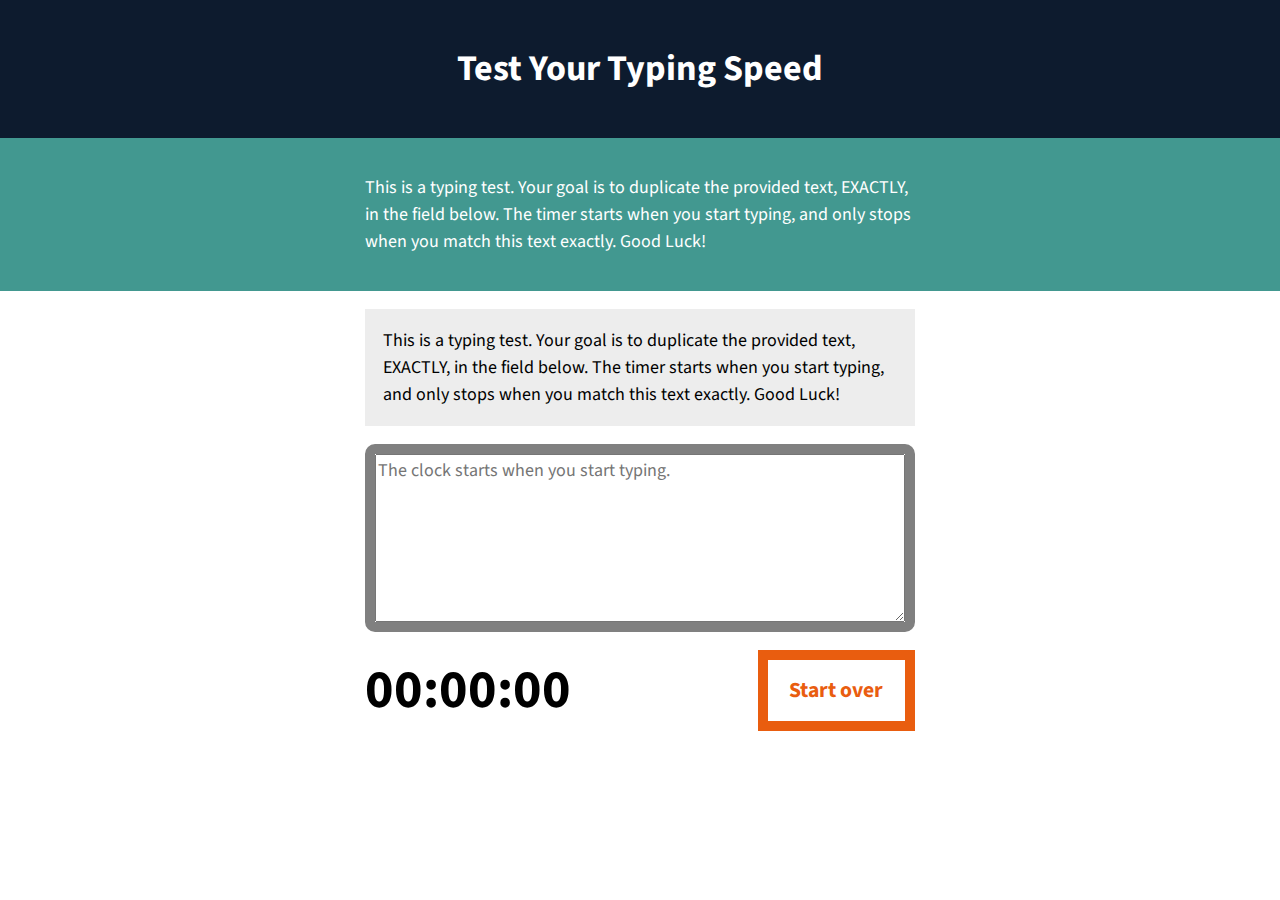
==== commit c9e7346f: "Chapter 8: typing speed ex" ====
--- a/src/index.html
+++ b/src/index.html
@@ -4,425 +4,42 @@
 <head>
   <meta charset="UTF-8">
   <meta name="viewport" content="width=device-width, initial-scale=1">
-  <title>Moonwalk Manor - Your Haven in Space</title>
+  <title>JS Typing Speed Test</title>
+  <script src="script.js" async></script>
   <link rel="stylesheet" href="//fonts.googleapis.com/css?family=Source+Sans+Pro:400,400i,700,700i,900,900i"
     type="text/css" media="all">
-  <link rel="stylesheet" href="style-main.css" type="text/css" media="all">
-
-  <script src="JS/script.js" defer></script>
-  <script src="JS/libs/flexibility.js"></script>
-  <script>
-    /*! grunt-grunticon Stylesheet Loader - v2.1.6 | https://github.com/filamentgroup/grunticon | (c) 2015 Scott Jehl, Filament Group, Inc. | MIT license. */ !
-    function () {
-      function e(e, n, t) {
-        "use strict";
-        var o = window.document.createElement("link"),
-          r = n || window.document.getElementsByTagName("script")[0],
-          a = window.document.styleSheets;
-        return o.rel = "stylesheet", o.href = e, o.media = "only x", r.parentNode.insertBefore(o, r), o
-          .onloadcssdefined = function (e) {
-            for (var n, t = 0; t < a.length; t++) a[t].href && a[t].href === o.href && (n = !0);
-            n ? e() : setTimeout(function () {
-              o.onloadcssdefined(e)
-            })
-          }, o.onloadcssdefined(function () {
-            o.media = t || "all"
-          }), o
-      }
-
-      function n(e, n) {
-        e.onload = function () {
-          e.onload = null, n && n.call(e)
-        }, "isApplicationInstalled" in navigator && "onloadcssdefined" in e && e.onloadcssdefined(n)
-      }! function (t) {
-        var o = function (r, a) {
-          "use strict";
-          if (r && 3 === r.length) {
-            var i = t.navigator,
-              c = t.document,
-              s = t.Image,
-              d = !(!c.createElementNS || !c.createElementNS("http://www.w3.org/2000/svg", "svg")
-                .createSVGRect || !c.implementation.hasFeature(
-                  "http://www.w3.org/TR/SVG11/feature#Image", "1.1") || t.opera && -1 === i
-                .userAgent.indexOf("Chrome") || -1 !== i.userAgent.indexOf("Series40")),
-              l = new s;
-            l.onerror = function () {
-                o.method = "png", o.href = r[2], e(r[2])
-              }, l.onload = function () {
-                var t = 1 === l.width && 1 === l.height,
-                  i = r[t && d ? 0 : t ? 1 : 2];
-                t && d ? o.method = "svg" : t ? o.method = "datapng" : o.method = "png", o.href = i,
-                  n(e(i), a)
-              }, l.src = "[data-uri]", c
-              .documentElement.className += " grunticon"
-          }
-        };
-        o.loadCSS = e, o.onloadCSS = n, t.grunticon = o
-      }(this),
-      function (e, n) {
-        "use strict";
-        var t = n.document,
-          o = "grunticon:",
-          r = function (e) {
-            if (t.attachEvent ? "complete" === t.readyState : "loading" !== t.readyState) e();
-            else {
-              var n = !1;
-              t.addEventListener("readystatechange", function () {
-                n || (n = !0, e())
-              }, !1)
-            }
-          },
-          a = function (e) {
-            return n.document.querySelector('link[href$="' + e + '"]')
-          },
-          i = function (e) {
-            var n, t, r, a, i, c, s = {};
-            if (n = e.sheet, !n) return s;
-            t = n.cssRules ? n.cssRules : n.rules;
-            for (var d = 0; d < t.length; d++) r = t[d].cssText, a = o + t[d].selectorText, i = r.split(
-              ");")[0].match(/US\-ASCII\,([^"']+)/), i && i[1] && (c = decodeURIComponent(i[1]), s[
-              a] = c);
-            return s
-          },
-          c = function (e) {
-            var n, r, a, i;
-            a = "data-grunticon-embed";
-            for (var c in e) {
-              i = c.slice(o.length);
-              try {
-                n = t.querySelectorAll(i)
-              } catch (s) {
-                continue
-              }
-              r = [];
-              for (var d = 0; d < n.length; d++) null !== n[d].getAttribute(a) && r.push(n[d]);
-              if (r.length)
-                for (d = 0; d < r.length; d++) r[d].innerHTML = e[c], r[d].style.backgroundImage =
-                  "none", r[d].removeAttribute(a)
-            }
-            return r
-          },
-          s = function (n) {
-            "svg" === e.method && r(function () {
-              c(i(a(e.href))), "function" == typeof n && n()
-            })
-          };
-        e.embedIcons = c, e.getCSS = a, e.getIcons = i, e.ready = r, e.svgLoadedCallback = s, e.embedSVG = s
-      }(grunticon, this)
-    }();
-    grunticon(["gfx/icons.data.svg.css", "gfx/icons.data.png.css", "gfx/icons.fallback.css"], grunticon
-      .svgLoadedCallback);
-  </script>
-  <noscript>
-    <link href="gfx/icons.fallback.css" rel="stylesheet"></noscript>
+  <link rel="stylesheet" href="style.css">
 </head>
 
 <body>
-  <a class="skip-link screen-reader-text" href="#content">Skip to content</a>
+  <header class="masthead">
+    <h1>Test Your Typing Speed</h1>
+  </header>
+  <main class="main">
+    <article class="intro">
+      <p>This is a typing test. Your goal is to duplicate the provided text, EXACTLY, in the field below. The timer
+        starts when you start typing, and only stops when you match this text exactly. Good Luck!</p>
+    </article><!-- .intro -->
+    <section class="test-area">
+      <div id="origin-text">
+        <p>This is a typing test. Your goal is to duplicate the provided text, EXACTLY, in the field below. The timer
+          starts when you start typing, and only stops when you match this text exactly. Good Luck!</p>
+      </div><!-- #origin-text -->
 
-  <header class="masthead clear">
-    <div class="site-header centered">
-      <div class="site-branding">
-        <h1 class="site-title"><a href="/"><span class="icon-mmlogo" data-grunticon-embed></span>Moonwalk
-            Manor</a></h1>
-      </div><!-- .site-title -->
-      <nav id="multi-level-nav" class="menu multi-level-nav">
-        <ul>
-          <li><a href="#">Home</a></li>
-          <li class="has-children">
-            <a href="#">Your Stay<button class="dropdown-toggle" aria-expanded="false"><span
-                  class="screen-reader-text">Expand child menu</span></button></a>
-            <ul class="sub-menu">
-              <li><a href="#">Experiences</a></li>
-              <li><a href="#">Dining</a></li>
-              <li><a href="#">Amenities</a></li>
-            </ul>
-          </li>
-          <li><a href="#">About</a></li>
-          <li><a href="#">Contact</a></li>
-          <li><a class="reserve" href="#">Make a Reservation</a></li>
-        </ul>
-      </nav><!-- #multi-level-nav .multi-level-nav -->
-    </div><!-- .centered -->
+      <div class="test-wrapper">
+        <textarea id="test-area" name="textarea" rows="6"
+          placeholder="The clock starts when you start typing."></textarea>
+      </div><!-- .test-wrapper -->
 
-  </header><!-- .masthead -->
+      <div class="meta">
+        <section id="clock">
+          <div class="timer">00:00:00</div>
+        </section>
 
-  <div id="showcase" class="promo-area">
-    <div class="front-slider flexslider">
-      <ul class="slides">
-        <li>
-          <img src="images/mainpromo/welcome01.jpg" />
-        </li>
-        <li>
-          <img src="images/mainpromo/welcome02.jpg" />
-        </li>
-        <li>
-          <img src="images/mainpromo/welcome03.jpg" />
-        </li>
-        <li>
-          <img src="images/mainpromo/welcome04.jpg" />
-        </li>
-      </ul>
-    </div><!-- .flexslider -->
-    <div class="promo-content">
-      <div class="promo-text">
-        <h2 class="promo-title">A Hotel on the Moon?!?</h2>
-        <p class="promo-lede">That is absolutely bonkers! Who came up with this absurd idea? What about all the
-          dust?</p>
-      </div><!-- .promo-text -->
-    </div><!-- .promo-content -->
-  </div><!-- #showcase .promo-area -->
-
-  <main class="main-area">
-
-    <div class="top-pitch centered">
-      <h2 class="main-title">Welcome to Moonwalk Manor</h2>
-      <p class="teaser two-column">
-        Moonwalk Manor is an awesome new hotel on the moon. Yes, on the friggin <strong>moon</strong>. Always
-        wanted to see what the earth looks like from afar? Well, now you can. While taking part in a low-G yoga
-        class or exploring the landing sites of the original Apollo missions. To call a stay at Moonwalk Manor a
-        unique experience would be the understatement of the century. Your stay at Moonwalk Manor will change
-        your perception of reality and make you a whole new person.
-      </p>
-    </div><!-- .pitch centered -->
-    <div class="cta">
-      <a href="#" class="hide">Book Now!</a>
-      <section id="booking-alert" class="booking-info">
-        <div class="centered">
-          <h3 class="content-title">Sorry about that!</h3>
-          <p class="teaser two-column">By some weird coincidence, all the rooms at Moonwalk Manor are booked
-            out for the date you planned to take your trip. Unfortunately we are unable to provide you with
-            sufficient lodging for your party at this time. Moonwalk Manor is very busy and your
-            satisfaction is our top priority. When you take your first steps in the moon dust, your life
-            will change. We are always at your service. Your satisfaction matters to us.</p>
-        </div>
-      </section><!-- .booking-info -->
-    </div><!-- .cta -->
-
-    <section class="main-pitch">
-      <div class="three-reasons centered">
-        <figure class="reason">
-          <a href="">
-            <img src="images/mainpromo/welcome02.jpg" />
-          </a>
-          <figcaption>
-            <h3 class="content-title">A Room with a View</h3>
-            <p>Every room at Moonwalk Manor, whether you are staying in a discount suite or going Apartment
-              Class&reg;, has a panoramic view.</p>
-            <a class="content-button" href="#">Learn More<span class="screen-reader-text"> about the
-                views.</span></a>
-          </figcaption>
-        </figure><!-- .reason -->
-        <figure class="reason">
-          <a href="">
-            <img src="images/mainpromo/welcome03.jpg" />
-          </a>
-          <figcaption>
-            <h3 class="content-title">Luxurious Sleep</h3>
-            <p>Yes, you're on the moon, but that doesn't mean gravity won't do its work on your body. After
-              a long day of excitement, bunk down in our luxurious beds to recharge for the next day.</p>
-            <a class="content-button" href="#">Learn More<span class="screen-reader-text"> about our amazing
-                beds.</span></a>
-          </figcaption>
-        </figure><!-- .reason -->
-        <figure class="reason">
-          <a href="">
-            <img src="images/mainpromo/welcome04.jpg" />
-          </a>
-          <figcaption>
-            <h3 class="content-title">First Class Treatment</h3>
-            <p>Your comfort and safety is our priority. At Moonwalk Manor we pride ourselves on first class
-              treatment from the moment you arrive to the moment you set your foot back on earth. Even
-              during a meteor event.</p>
-            <a class="content-button" href="#">Learn More<span class="screen-reader-text"> about meteor
-                shelters and our liability waiver.</span></a>
-          </figcaption>
-        </figure><!-- .reason -->
-      </div><!-- .three-reasons centered -->
-    </section><!-- .main-pitch -->
-
-    <section class="pitch">
-      <div class="centered">
-        <h2 class="main-title">The Moonwalk Experience</h2>
-        <p class="teaser two-column">
-          You're not merely going to a hotel. You are going to a new planetary body, held in earth's
-          gravitational embrace, that travels on its own orbit around the sun. The experiences you'll have
-          with us are unlike any other.
-        </p>
-      </div><!-- .centered -->
-    </section><!-- .pitch centered -->
-
-    <section class="features centered">
-      <figure class="feature">
-        <a href="#">
-          <img src="images/experience/apartmentclass.jpg" />
-        </a>
-        <figcaption>
-          <h3 class="content-title">Apartment Class&reg; Accommodations</h3>
-          <p>Stay on the moon with the comforts of your own home. Moonwalk Manor Apartment Class&reg; offers a
-            full-scale New York style apartment with all the luxuries you'd expect in your own home and
-            more.</p>
-          <a class="content-button" href="#">Learn More<span class="screen-reader-text"> about Apartment
-              Class&reg; living.</span></a>
-        </figcaption>
-      </figure><!-- .feature -->
-      <figure class="feature">
-        <a href="#">
-          <img src="images/experience/fivestardining.jpg" />
-        </a>
-        <figcaption>
-          <h3 class="content-title">Five-Star Dining</h3>
-          <p>Before we left earth, we convinced the best chefs in the business to come with us. Is low gravity
-            an ingredient in fine dining? Only one way to find out!</p>
-          <a class="content-button" href="#">Learn More<span class="screen-reader-text"> about Explosive
-              Decompression Ice Cream.</span></a>
-        </figcaption>
-      </figure><!-- .feature -->
-      <figure class="feature">
-        <a href="#">
-          <img src="images/experience/gravitygym.jpg" />
-        </a>
-        <figcaption>
-          <h3 class="content-title">Gravity Gym</h3>
-          <p>Our Gravity Gym offers exercises you've never even dreamed of. From our Centrifugal Super-G Track
-            to our Zero-G Yoga Studio, Moonwalk Manor has a new experience to offer everyone.</p>
-          <a class="content-button" href="#">Learn More<span class="screen-reader-text"> about freefall
-              vertigo.</span></a>
-        </figcaption>
-      </figure><!-- .feature -->
-      <figure class="feature">
-        <a href="#">
-          <img src="images/experience/spa.jpg" />
-        </a>
-        <figcaption>
-          <h3 class="content-title">Moon Dust Spa</h3>
-          <p>Regolith is what makes the moon grey. It is also what will rejuvinate your skin, making it silky
-            smooth to the touch. The unique properties of moon dust makes it an ideal exfoliant and skin
-            conditioner. Visit our spa and find out for yourself.</p>
-          <a class="content-button" href="#">Learn More<span class="screen-reader-text"> about regolith
-              rash.</span></a>
-        </figcaption>
-      </figure><!-- .feature -->
-
-    </section><!-- .features centered -->
-
-    <div class="cta">
-      <a href="#">Book Now!</a>
-    </div><!-- .cta -->
-
-    <h2 class="main-title">Tales from the Moon</h2>
-    <section class="stories centered">
-      <!-- slider -->
-      <div class="story-slider flexslider">
-        <ul class="slides">
-          <li>
-            <figure class="story-wrapper">
-              <img src="images/testimonials/bluepebble.jpg" alt="">
-              <figcaption class="story">
-                <h3 class="story-header">Earth Rise</h3>
-                <div class="author">Bob MacEnzie</div>
-                <p>You've heard stories about the first astronauts visiting the moon and looking back at
-                  the earth rising on the horizon. Then you see it for yourself and realize just how
-                  small and vulnerable we all are.</p>
-                <a href="#" class="content-button">Get the whole story</a>
-              </figcaption>
-            </figure>
-          </li>
-          <li>
-            <figure class="story-wrapper">
-              <img src="images/testimonials/earth.jpg" alt="">
-              <figcaption class="story">
-                <h3 class="story-header">Earth Seen from Heaven</h3>
-                <div class="author">Judy Blench</div>
-                <p>Rising up through the atmosphere, I saw the three-dimensionality of Earth for the
-                  first time. I was a flat-earther until that moment, but now I realize the turtles
-                  must be in a different dimension.</p>
-                <a href="#" class="content-button">Get the whole story</a>
-              </figcaption>
-            </figure>
-          </li>
-          <li>
-            <figure class="story-wrapper">
-              <img src="images/testimonials/footprint.jpg" alt="">
-              <figcaption class="story">
-                <h3 class="story-header">Footprints in the Regolith</h3>
-                <div class="author">Maiken Endersen</div>
-                <p>One small step for man. A million small footprints from giddy tourists. I wonder if
-                  anyone will look at a picture of mine in the future and dream of being the first
-                  woman on a new planet.</p>
-                <a href="#" class="content-button">Get the whole story</a>
-              </figcaption>
-            </figure>
-          </li>
-          <li>
-            <figure class="story-wrapper">
-              <img src="images/testimonials/zerog.jpg" alt="">
-              <figcaption class="story">
-                <h3 class="story-header">Falling through gravity</h3>
-                <div class="author">Maiken Endersen</div>
-                <p>I thought I knew yoga and how to control my body. Was I ever wrong. I have learned
-                  more about myself in two days in the Zero-G Yoga Studio than I had in 20 years of
-                  regular floor-based practice.</p>
-                <a href="#" class="content-button">Get the whole story</a>
-              </figcaption>
-            </figure>
-          </li>
-        </ul>
-      </div><!-- .story-slider -->
-    </section><!-- .stories centered -->
-
-  </main><!-- .main-area -->
-
-  <footer class="footer">
-    <section class="footer-widgets centered">
-      <div class="widget footer-menu">
-        <h4 class="widget-title">Find your way</h4>
-        <ul>
-          <li><a href="#">Home</a></li>
-          <li><a href="#">Accommodations</a></li>
-          <li><a href="#">Experiences</a></li>
-          <li><a href="#">Dining</a></li>
-          <li><a href="#">About</a></li>
-          <li><a href="#">Contact</a></li>
-        </ul>
-      </div><!-- .widget -->
-      <div class="widget footer-cta">
-        <h4 class="widget-title">Make a Reservation</h4>
-        <p>What are you waiting for? The moon is ready for your visit.</p>
-        <a href="#">Book Now!</a>
-
-      </div><!-- .widget -->
-      <div class="widget footer-address">
-        <address>
-          <h4 class="widget-title">Moonwalk Manor</h4>
-          <p>
-            1 Moonwalk Avenue<br>
-            M00N, Tycho<br>
-            Luna
-          </p>
-        </address>
-      </div><!-- .widget -->
-    </section><!-- .footer-widgets -->
-    <nav class="social-nav" role="navigation">
-      <ul>
-        <li><a class="icon-linkedin" data-grunticon-embed href="https://linkedin.com"><span
-              class="screen-reader-text">LinkedIn</span></a></li>
-        <li><a class="icon-twitter" data-grunticon-embed href="https://twitter.com"><span
-              class="screen-reader-text">Twitter</span></a></li>
-        <li><a class="icon-facebook" data-grunticon-embed href="https://facebook.com"><span
-              class="screen-reader-text">Facebook</span></a></li>
-        <li><a class="icon-instagram" data-grunticon-embed href="https://instagram.com"><span
-              class="screen-reader-text">Instagram</span></a></li>
-        <li><a class="icon-youtube" data-grunticon-embed href="https://youtube.com"><span
-              class="screen-reader-text">YouTube</span></a></li>
-      </ul>
-    </nav><!-- .social-nav -->
-  </footer><!-- .footer -->
-
-  <script src="JS/libs/jquery-2.1.3.min.js"></script>
-  <script src="JS/libs/jquery.flexslider-min.js"></script>
-  <script src="JS/menu-toggle.js"></script>
-  <script src="JS/flexslider.js"></script>
+        <button id="reset">Start over</button>
+      </div><!-- .meta -->
+    </section><!-- .test-area -->
+  </main>
 
 </body>
 
--- a/src/style.css
+++ b/src/style.css
@@ -0,0 +1,189 @@
+/*--------------------------------------------------------------
+Typography
+--------------------------------------------------------------*/
+
+body,
+button,
+input,
+select,
+textarea {
+  font-family: 'Source Sans Pro', 'Helvetica', Arial, sans-serif;
+  font-size: 18px;
+  line-height: 1.5;
+}
+
+h1,
+h2,
+h3,
+h4,
+h5,
+h6 {
+  clear: both;
+}
+
+p {
+  margin-bottom: 1.5em;
+}
+
+b,
+strong {
+  font-weight: bold;
+}
+
+dfn,
+cite,
+em,
+i {
+  font-style: italic;
+}
+
+blockquote {
+  margin: 0 1.5em;
+}
+
+address {
+  margin: 0 0 1.5em;
+}
+
+pre {
+  background: #eee;
+  font-family: "Courier 10 Pitch", Courier, monospace;
+  font-size: 15px;
+  font-size: 1.5rem;
+  line-height: 1.6;
+  margin-bottom: 1.6em;
+  max-width: 100%;
+  overflow: auto;
+  padding: 1.6em;
+}
+
+code,
+kbd,
+tt,
+var {
+  font: 15px Monaco, Consolas, "Andale Mono", "DejaVu Sans Mono", monospace;
+}
+
+abbr,
+acronym {
+  border-bottom: 1px dotted #666;
+  cursor: help;
+}
+
+mark,
+ins {
+  background: #fff9c0;
+  text-decoration: none;
+}
+
+sup,
+sub {
+  font-size: 75%;
+  height: 0;
+  line-height: 0;
+  position: relative;
+  vertical-align: baseline;
+}
+
+sup {
+  bottom: 1ex;
+}
+
+sub {
+  top: .5ex;
+}
+
+small {
+  font-size: 75%;
+}
+
+big {
+  font-size: 125%;
+}
+
+/*--------------------------------------------------------------
+Layout
+--------------------------------------------------------------*/
+body {
+  margin: 0;
+  padding: 0;
+}
+
+.masthead {
+  padding: 1em 2em;
+  background-color: #0D1B2E;
+  color: white;
+}
+
+.masthead h1 {
+  text-align: center;
+}
+
+.intro {
+  padding: 2em 2em;
+  color: #ffffff;
+  background: #429890;
+}
+
+
+.intro p,
+.test-area {
+  margin: 0 auto;
+  max-width: 550px;
+}
+
+.test-area {
+  margin-bottom: 4em;
+  padding: 0 2em;
+}
+
+.test-wrapper {
+  border: 10px solid grey;
+  border-radius: 10px;
+}
+
+#origin-text {
+  margin: 1em 0;
+  padding: 1em 1em 0;
+  background-color: #ededed;
+}
+
+#origin-text p {
+  margin: 0;
+  padding-bottom: 1em;
+}
+
+.test-wrapper {
+  height: 200%;
+  display: flex;
+}
+
+.test-wrapper textarea {
+  flex: 1;
+}
+
+.meta {
+  margin-top: 1em;
+  display: flex;
+  justify-content: space-between;
+  flex-wrap: wrap;
+}
+
+.timer {
+  font-size: 3em;
+  font-weight: bold;
+}
+
+#reset {
+  padding: .5em 1em;
+  font-size: 1.2em;
+  font-weight: bold;
+  color: #E95D0F;
+  background: white;
+  border: 10px solid #E95D0F;
+}
+
+#reset:hover {
+  color: white;
+  background-color: #E95D0F;
+}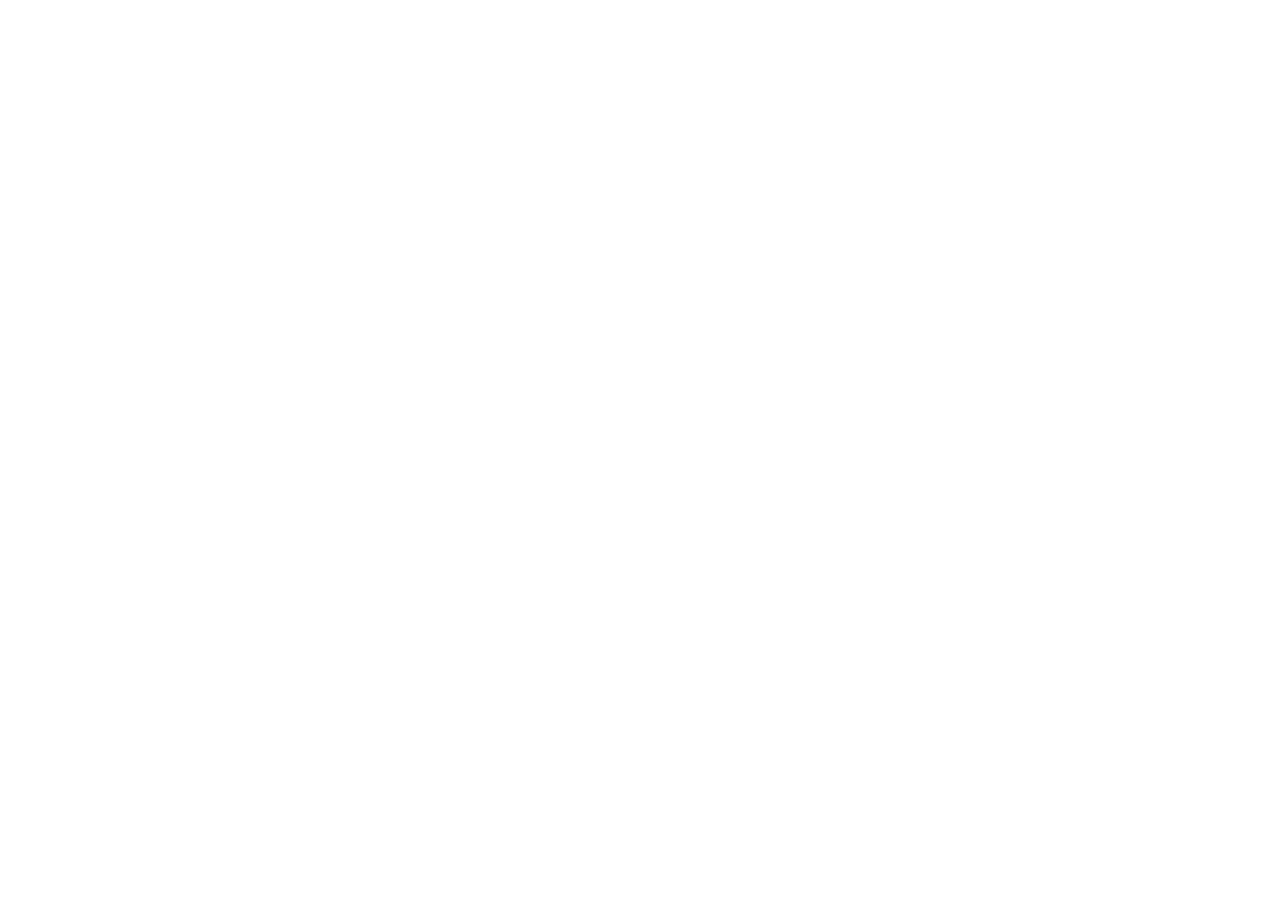
==== commit 04f17b36: "Chapter 9: Basic loops" ====
--- a/src/index.html
+++ b/src/index.html
@@ -4,43 +4,11 @@
 <head>
   <meta charset="UTF-8">
   <meta name="viewport" content="width=device-width, initial-scale=1">
-  <title>JS Typing Speed Test</title>
-  <script src="script.js" async></script>
-  <link rel="stylesheet" href="//fonts.googleapis.com/css?family=Source+Sans+Pro:400,400i,700,700i,900,900i"
-    type="text/css" media="all">
-  <link rel="stylesheet" href="style.css">
+  <title>An empty page</title>
+  <script src="JS/chanceScript.js" defer></script>
 </head>
 
 <body>
-  <header class="masthead">
-    <h1>Test Your Typing Speed</h1>
-  </header>
-  <main class="main">
-    <article class="intro">
-      <p>This is a typing test. Your goal is to duplicate the provided text, EXACTLY, in the field below. The timer
-        starts when you start typing, and only stops when you match this text exactly. Good Luck!</p>
-    </article><!-- .intro -->
-    <section class="test-area">
-      <div id="origin-text">
-        <p>This is a typing test. Your goal is to duplicate the provided text, EXACTLY, in the field below. The timer
-          starts when you start typing, and only stops when you match this text exactly. Good Luck!</p>
-      </div><!-- #origin-text -->
-
-      <div class="test-wrapper">
-        <textarea id="test-area" name="textarea" rows="6"
-          placeholder="The clock starts when you start typing."></textarea>
-      </div><!-- .test-wrapper -->
-
-      <div class="meta">
-        <section id="clock">
-          <div class="timer">00:00:00</div>
-        </section>
-
-        <button id="reset">Start over</button>
-      </div><!-- .meta -->
-    </section><!-- .test-area -->
-  </main>
-
 </body>
 
 </html>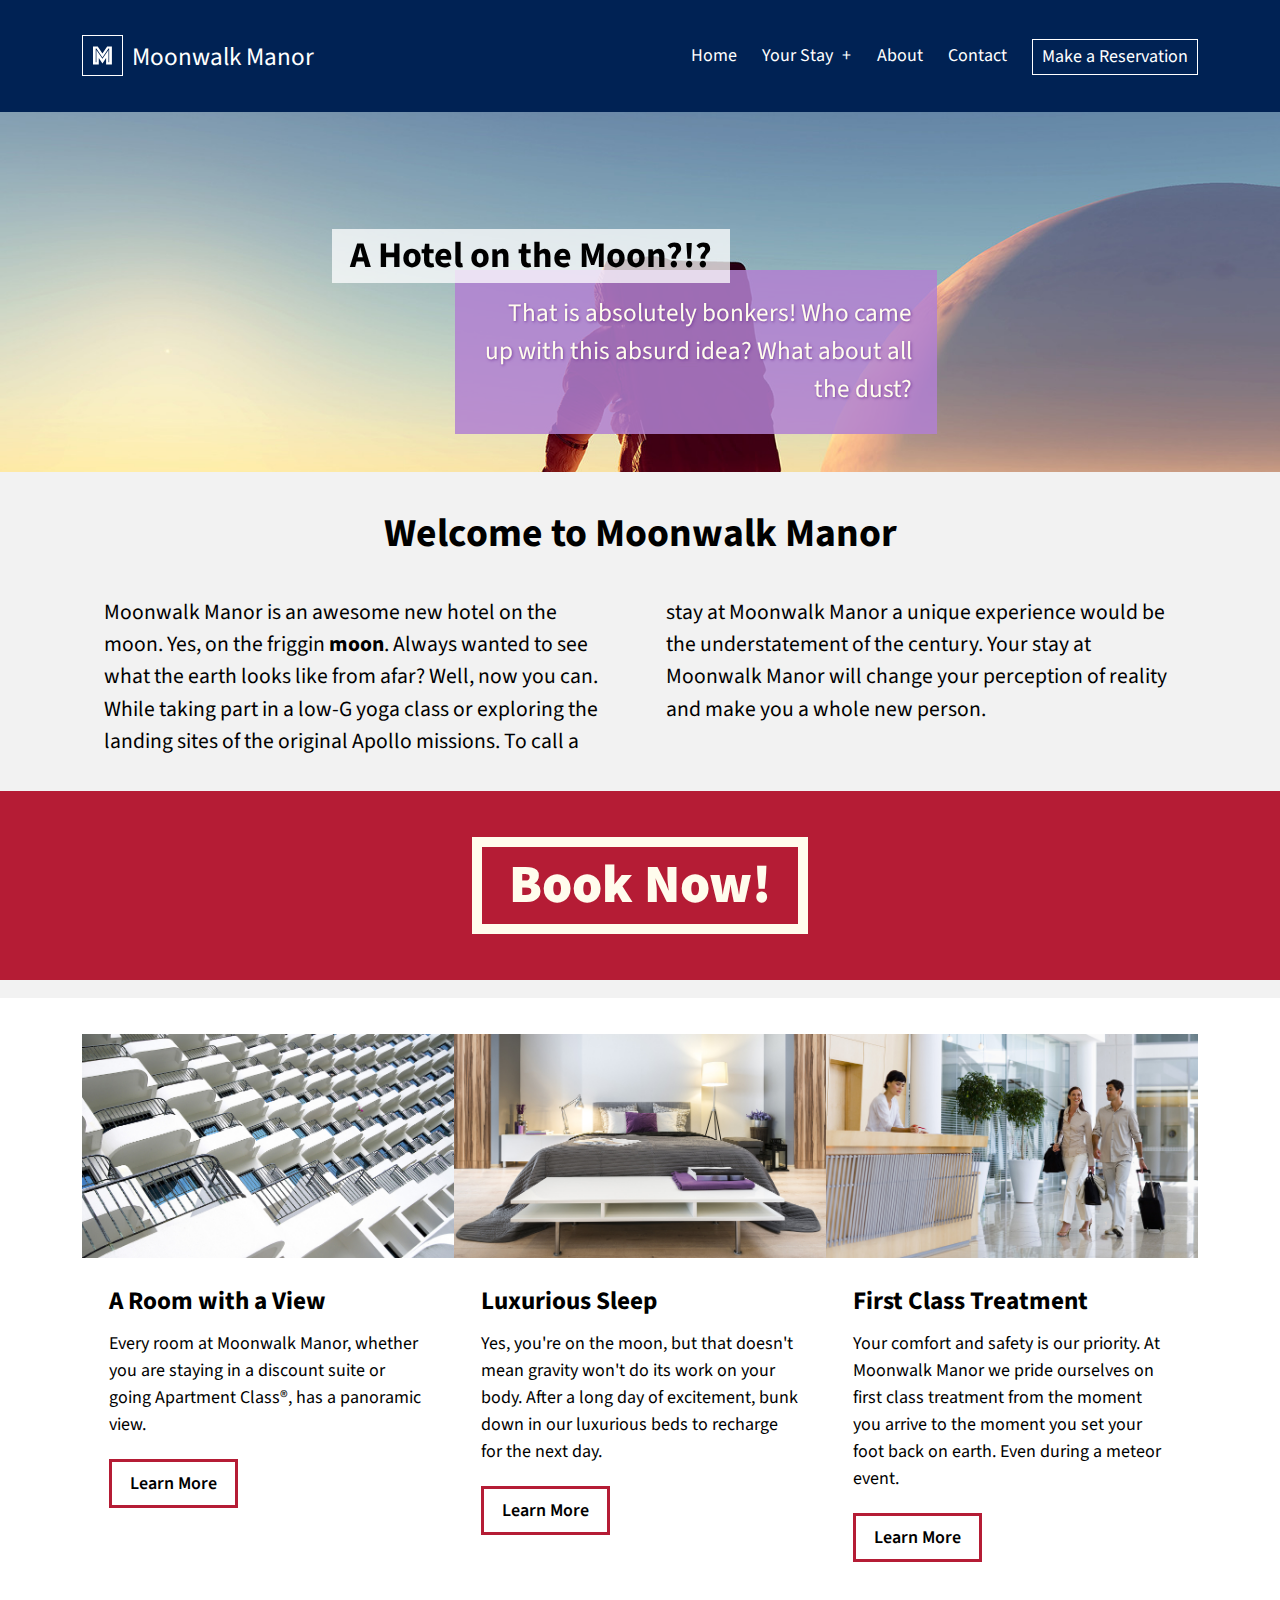
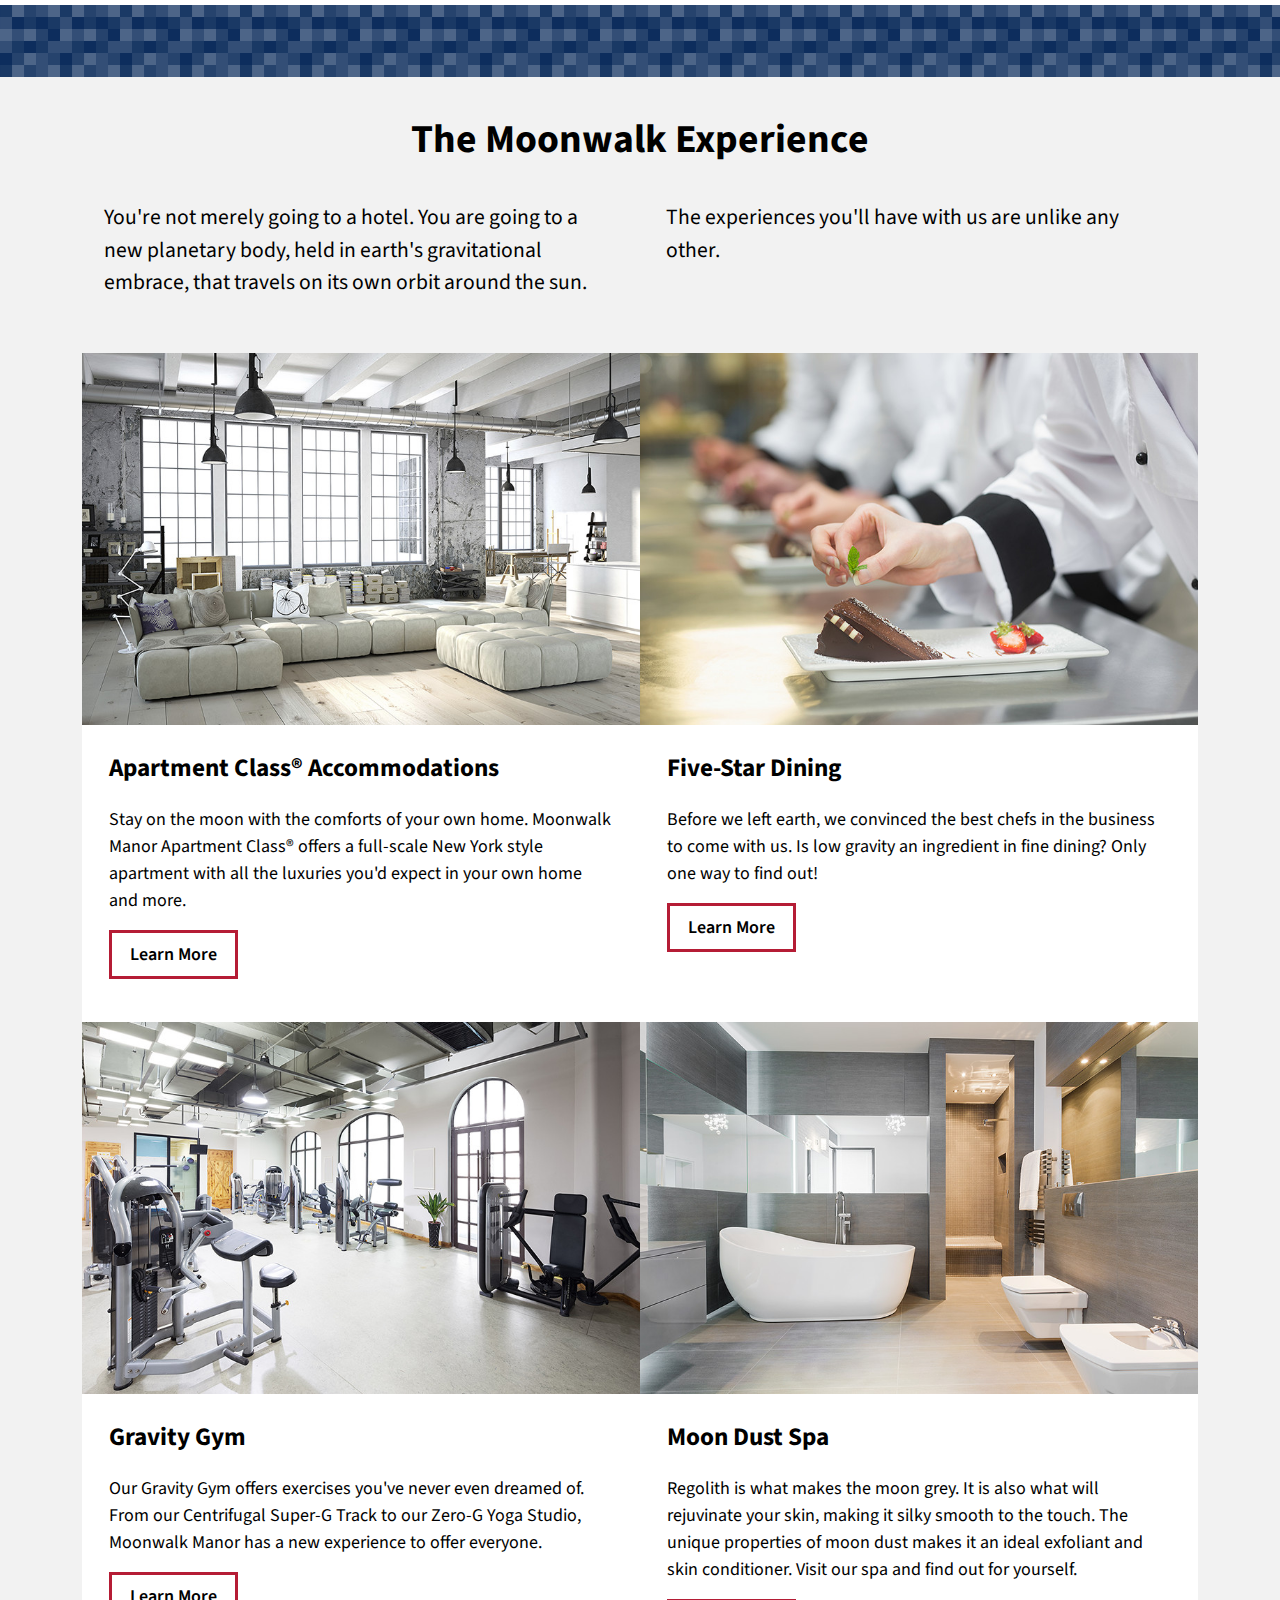
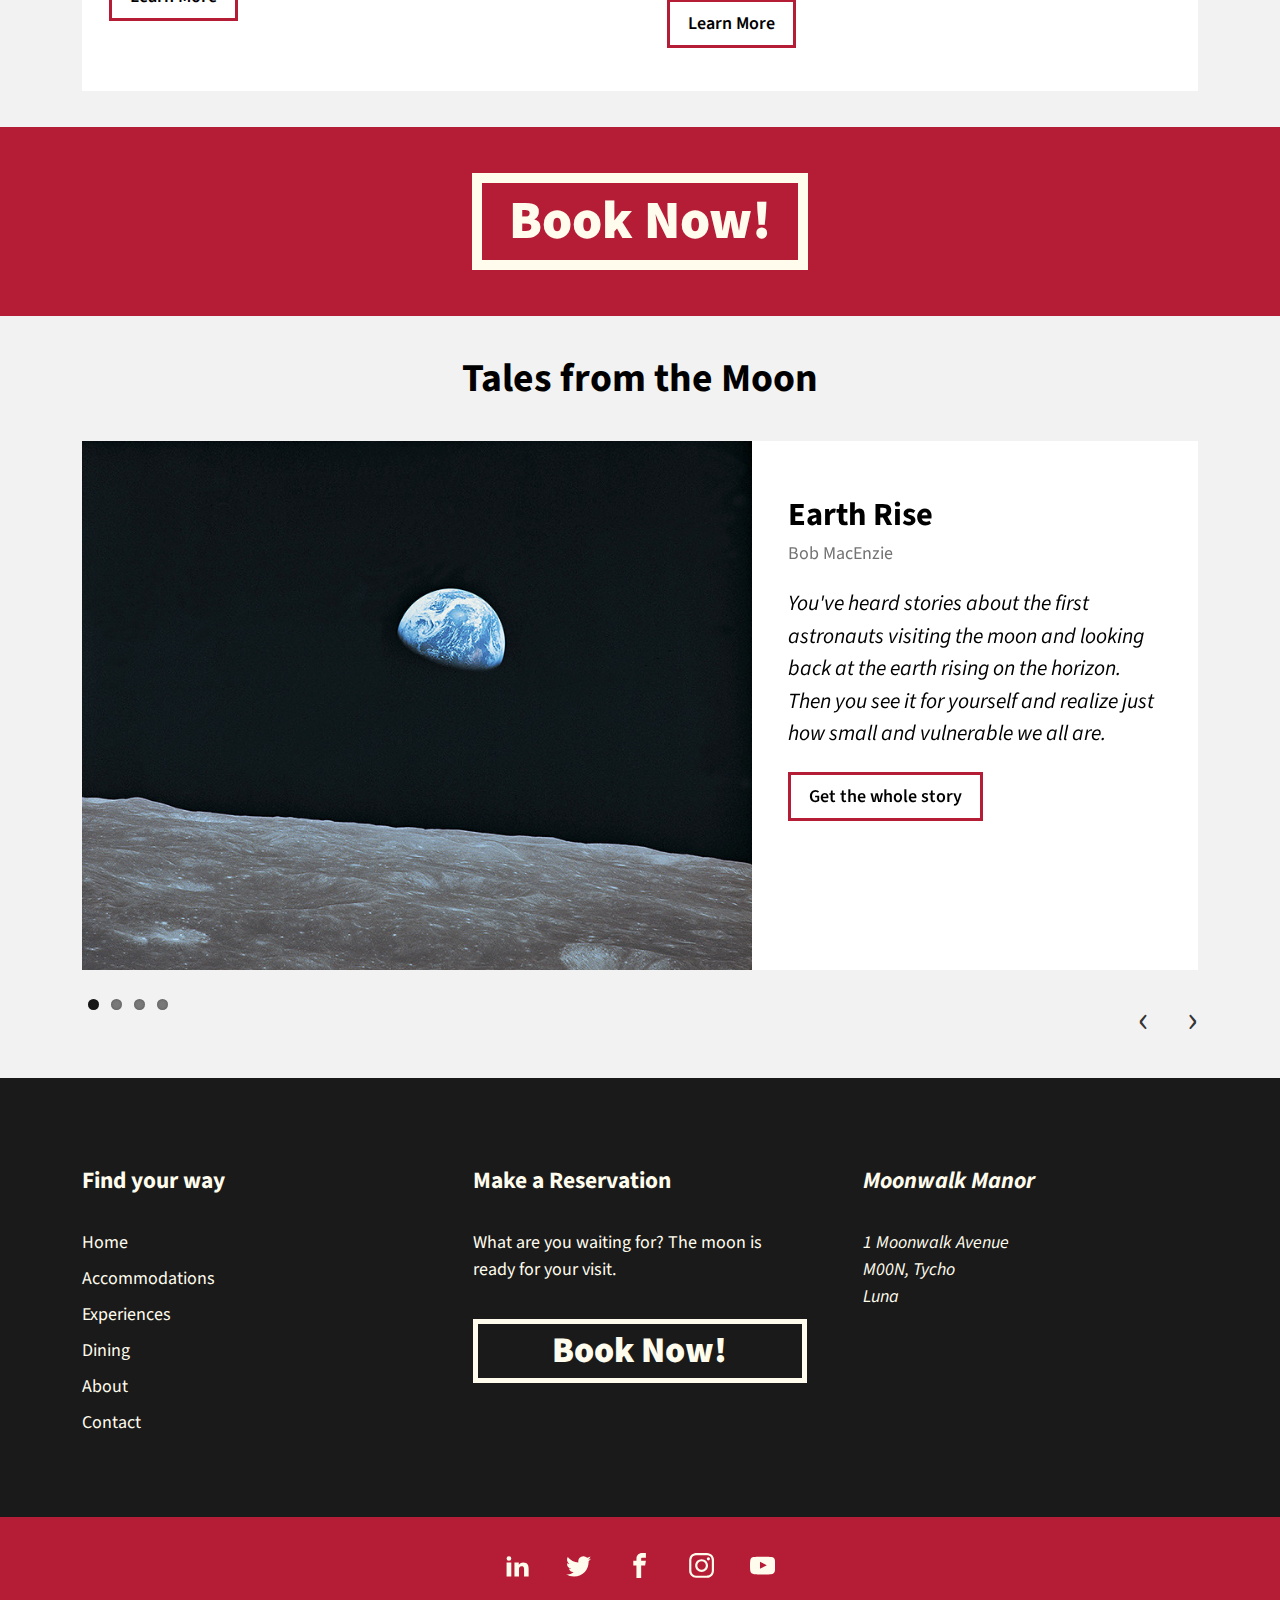
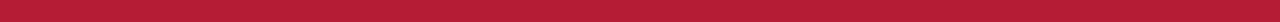
==== commit b0120df1: "Chpater 10: automate img markup" ====
--- a/src/index.html
+++ b/src/index.html
@@ -4,11 +4,405 @@
 <head>
   <meta charset="UTF-8">
   <meta name="viewport" content="width=device-width, initial-scale=1">
-  <title>An empty page</title>
-  <script src="JS/chanceScript.js" defer></script>
+  <title>Moonwalk Manor - Your Haven in Space</title>
+  <link rel="stylesheet" href="//fonts.googleapis.com/css?family=Source+Sans+Pro:400,400i,700,700i,900,900i"
+    type="text/css" media="all">
+  <link rel="stylesheet" href="style-main.css" type="text/css" media="all">
+
+  <script src="JS/script.js" defer></script>
+  <script src="JS/libs/flexibility.js"></script>
+  <script>
+    /*! grunt-grunticon Stylesheet Loader - v2.1.6 | https://github.com/filamentgroup/grunticon | (c) 2015 Scott Jehl, Filament Group, Inc. | MIT license. */ !
+    function () {
+      function e(e, n, t) {
+        "use strict";
+        var o = window.document.createElement("link"),
+          r = n || window.document.getElementsByTagName("script")[0],
+          a = window.document.styleSheets;
+        return o.rel = "stylesheet", o.href = e, o.media = "only x", r.parentNode.insertBefore(o, r), o
+          .onloadcssdefined = function (e) {
+            for (var n, t = 0; t < a.length; t++) a[t].href && a[t].href === o.href && (n = !0);
+            n ? e() : setTimeout(function () {
+              o.onloadcssdefined(e)
+            })
+          }, o.onloadcssdefined(function () {
+            o.media = t || "all"
+          }), o
+      }
+
+      function n(e, n) {
+        e.onload = function () {
+          e.onload = null, n && n.call(e)
+        }, "isApplicationInstalled" in navigator && "onloadcssdefined" in e && e.onloadcssdefined(n)
+      }! function (t) {
+        var o = function (r, a) {
+          "use strict";
+          if (r && 3 === r.length) {
+            var i = t.navigator,
+              c = t.document,
+              s = t.Image,
+              d = !(!c.createElementNS || !c.createElementNS("http://www.w3.org/2000/svg", "svg").createSVGRect || !c
+                .implementation.hasFeature("http://www.w3.org/TR/SVG11/feature#Image", "1.1") || t.opera && -1 === i
+                .userAgent.indexOf("Chrome") || -1 !== i.userAgent.indexOf("Series40")),
+              l = new s;
+            l.onerror = function () {
+                o.method = "png", o.href = r[2], e(r[2])
+              }, l.onload = function () {
+                var t = 1 === l.width && 1 === l.height,
+                  i = r[t && d ? 0 : t ? 1 : 2];
+                t && d ? o.method = "svg" : t ? o.method = "datapng" : o.method = "png", o.href = i, n(e(i), a)
+              }, l.src = "[data-uri]", c.documentElement
+              .className += " grunticon"
+          }
+        };
+        o.loadCSS = e, o.onloadCSS = n, t.grunticon = o
+      }(this),
+      function (e, n) {
+        "use strict";
+        var t = n.document,
+          o = "grunticon:",
+          r = function (e) {
+            if (t.attachEvent ? "complete" === t.readyState : "loading" !== t.readyState) e();
+            else {
+              var n = !1;
+              t.addEventListener("readystatechange", function () {
+                n || (n = !0, e())
+              }, !1)
+            }
+          },
+          a = function (e) {
+            return n.document.querySelector('link[href$="' + e + '"]')
+          },
+          i = function (e) {
+            var n, t, r, a, i, c, s = {};
+            if (n = e.sheet, !n) return s;
+            t = n.cssRules ? n.cssRules : n.rules;
+            for (var d = 0; d < t.length; d++) r = t[d].cssText, a = o + t[d].selectorText, i = r.split(");")[0].match(
+              /US\-ASCII\,([^"']+)/), i && i[1] && (c = decodeURIComponent(i[1]), s[a] = c);
+            return s
+          },
+          c = function (e) {
+            var n, r, a, i;
+            a = "data-grunticon-embed";
+            for (var c in e) {
+              i = c.slice(o.length);
+              try {
+                n = t.querySelectorAll(i)
+              } catch (s) {
+                continue
+              }
+              r = [];
+              for (var d = 0; d < n.length; d++) null !== n[d].getAttribute(a) && r.push(n[d]);
+              if (r.length)
+                for (d = 0; d < r.length; d++) r[d].innerHTML = e[c], r[d].style.backgroundImage = "none", r[d]
+                  .removeAttribute(a)
+            }
+            return r
+          },
+          s = function (n) {
+            "svg" === e.method && r(function () {
+              c(i(a(e.href))), "function" == typeof n && n()
+            })
+          };
+        e.embedIcons = c, e.getCSS = a, e.getIcons = i, e.ready = r, e.svgLoadedCallback = s, e.embedSVG = s
+      }(grunticon, this)
+    }();
+    grunticon(["gfx/icons.data.svg.css", "gfx/icons.data.png.css", "gfx/icons.fallback.css"], grunticon
+      .svgLoadedCallback);
+  </script>
+  <noscript>
+    <link href="gfx/icons.fallback.css" rel="stylesheet"></noscript>
 </head>
 
 <body>
+  <a class="skip-link screen-reader-text" href="#content">Skip to content</a>
+
+  <header class="masthead clear">
+    <div class="site-header centered">
+      <div class="site-branding">
+        <h1 class="site-title"><a href="/"><span class="icon-mmlogo" data-grunticon-embed></span>Moonwalk Manor</a></h1>
+      </div><!-- .site-title -->
+      <nav id="multi-level-nav" class="menu multi-level-nav">
+        <ul>
+          <li><a href="#">Home</a></li>
+          <li class="has-children">
+            <a href="#">Your Stay<button class="dropdown-toggle" aria-expanded="false"><span
+                  class="screen-reader-text">Expand child menu</span></button></a>
+            <ul class="sub-menu">
+              <li><a href="#">Experiences</a></li>
+              <li><a href="#">Dining</a></li>
+              <li><a href="#">Amenities</a></li>
+            </ul>
+          </li>
+          <li><a href="#">About</a></li>
+          <li><a href="#">Contact</a></li>
+          <li><a class="reserve" href="#">Make a Reservation</a></li>
+        </ul>
+      </nav><!-- #multi-level-nav .multi-level-nav -->
+    </div><!-- .centered -->
+
+  </header><!-- .masthead -->
+
+  <div id="showcase" class="promo-area">
+    <div class="front-slider flexslider">
+      <ul class="slides">
+        <li>
+          <img src="images/mainpromo/welcome01-800.jpg" alt="" data-type="showcase" />
+        </li>
+        <li>
+          <img src="images/mainpromo/welcome02-800.jpg" alt="" data-type="showcase" />
+        </li>
+        <li>
+          <img src="images/mainpromo/welcome03-800.jpg" alt="" data-type="showcase" />
+        </li>
+        <li>
+          <img src="images/mainpromo/welcome04-800.jpg" alt="" data-type="showcase" />
+        </li>
+      </ul>
+    </div><!-- .flexslider -->
+    <div class="promo-content">
+      <div class="promo-text">
+        <h2 class="promo-title">A Hotel on the Moon?!?</h2>
+        <p class="promo-lede">That is absolutely bonkers! Who came up with this absurd idea? What about all the dust?
+        </p>
+      </div><!-- .promo-text -->
+    </div><!-- .promo-content -->
+  </div><!-- #showcase .promo-area -->
+
+  <main class="main-area">
+
+    <div class="top-pitch centered">
+      <h2 class="main-title">Welcome to Moonwalk Manor</h2>
+      <p class="teaser two-column">
+        Moonwalk Manor is an awesome new hotel on the moon. Yes, on the friggin <strong>moon</strong>. Always wanted to
+        see what the earth looks like from afar? Well, now you can. While taking part in a low-G yoga class or exploring
+        the landing sites of the original Apollo missions. To call a stay at Moonwalk Manor a unique experience would be
+        the understatement of the century. Your stay at Moonwalk Manor will change your perception of reality and make
+        you a whole new person.
+      </p>
+    </div><!-- .pitch centered -->
+    <div class="cta">
+      <a href="#">Book Now!</a>
+    </div><!-- .cta -->
+
+    <section class="main-pitch">
+      <div class="three-reasons centered">
+        <figure class="reason">
+          <a href="">
+            <img src="images/mainpromo/welcome02-800.jpg" alt="" data-type="reason" />
+          </a>
+          <figcaption>
+            <h3 class="content-title">A Room with a View</h3>
+            <p>Every room at Moonwalk Manor, whether you are staying in a discount suite or going Apartment Class&reg;,
+              has a panoramic view.</p>
+            <a class="content-button" href="#">Learn More<span class="screen-reader-text"> about the views.</span></a>
+          </figcaption>
+        </figure><!-- .reason -->
+        <figure class="reason">
+          <a href="">
+            <img src="images/mainpromo/welcome03-800.jpg" alt="" data-type="reason" />
+          </a>
+          <figcaption>
+            <h3 class="content-title">Luxurious Sleep</h3>
+            <p>Yes, you're on the moon, but that doesn't mean gravity won't do its work on your body. After a long day
+              of excitement, bunk down in our luxurious beds to recharge for the next day.</p>
+            <a class="content-button" href="#">Learn More<span class="screen-reader-text"> about our amazing
+                beds.</span></a>
+          </figcaption>
+        </figure><!-- .reason -->
+        <figure class="reason">
+          <a href="">
+            <img src="images/mainpromo/welcome04-800.jpg" alt="" data-type="reason" />
+          </a>
+          <figcaption>
+            <h3 class="content-title">First Class Treatment</h3>
+            <p>Your comfort and safety is our priority. At Moonwalk Manor we pride ourselves on first class treatment
+              from the moment you arrive to the moment you set your foot back on earth. Even during a meteor event.</p>
+            <a class="content-button" href="#">Learn More<span class="screen-reader-text"> about meteor shelters and our
+                liability waiver.</span></a>
+          </figcaption>
+        </figure><!-- .reason -->
+      </div><!-- .three-reasons centered -->
+    </section><!-- .main-pitch -->
+
+    <section class="pitch">
+      <div class="centered">
+        <h2 class="main-title">The Moonwalk Experience</h2>
+        <p class="teaser two-column">
+          You're not merely going to a hotel. You are going to a new planetary body, held in earth's gravitational
+          embrace, that travels on its own orbit around the sun. The experiences you'll have with us are unlike any
+          other.
+        </p>
+      </div><!-- .centered -->
+    </section><!-- .pitch centered -->
+
+    <section class="features centered">
+      <figure class="feature">
+        <a href="#">
+          <img src="images/experience/apartmentclass-800.jpg" alt="" data-type="feature" />
+        </a>
+        <figcaption>
+          <h3 class="content-title">Apartment Class&reg; Accommodations</h3>
+          <p>Stay on the moon with the comforts of your own home. Moonwalk Manor Apartment Class&reg; offers a
+            full-scale New York style apartment with all the luxuries you'd expect in your own home and more.</p>
+          <a class="content-button" href="#">Learn More<span class="screen-reader-text"> about Apartment Class&reg;
+              living.</span></a>
+        </figcaption>
+      </figure><!-- .feature -->
+      <figure class="feature">
+        <a href="#">
+          <img src="images/experience/fivestardining-800.jpg" alt="" data-type="feature" />
+        </a>
+        <figcaption>
+          <h3 class="content-title">Five-Star Dining</h3>
+          <p>Before we left earth, we convinced the best chefs in the business to come with us. Is low gravity an
+            ingredient in fine dining? Only one way to find out!</p>
+          <a class="content-button" href="#">Learn More<span class="screen-reader-text"> about Explosive Decompression
+              Ice Cream.</span></a>
+        </figcaption>
+      </figure><!-- .feature -->
+      <figure class="feature">
+        <a href="#">
+          <img src="images/experience/gravitygym-800.jpg" alt="" data-type="feature" />
+        </a>
+        <figcaption>
+          <h3 class="content-title">Gravity Gym</h3>
+          <p>Our Gravity Gym offers exercises you've never even dreamed of. From our Centrifugal Super-G Track to our
+            Zero-G Yoga Studio, Moonwalk Manor has a new experience to offer everyone.</p>
+          <a class="content-button" href="#">Learn More<span class="screen-reader-text"> about freefall
+              vertigo.</span></a>
+        </figcaption>
+      </figure><!-- .feature -->
+      <figure class="feature">
+        <a href="#">
+          <img src="images/experience/spa-800.jpg" alt="" data-type="feature" />
+        </a>
+        <figcaption>
+          <h3 class="content-title">Moon Dust Spa</h3>
+          <p>Regolith is what makes the moon grey. It is also what will rejuvinate your skin, making it silky smooth to
+            the touch. The unique properties of moon dust makes it an ideal exfoliant and skin conditioner. Visit our
+            spa and find out for yourself.</p>
+          <a class="content-button" href="#">Learn More<span class="screen-reader-text"> about regolith rash.</span></a>
+        </figcaption>
+      </figure><!-- .feature -->
+
+    </section><!-- .features centered -->
+
+    <div class="cta">
+      <a href="#">Book Now!</a>
+    </div><!-- .cta -->
+
+    <h2 class="main-title">Tales from the Moon</h2>
+    <section class="stories centered">
+      <!-- slider -->
+      <div class="story-slider flexslider">
+        <ul class="slides">
+          <li>
+            <figure class="story-wrapper">
+              <img src="images/testimonials/bluepebble-800.jpg" alt="" data-type="story" />
+              <figcaption class="story">
+                <h3 class="story-header">Earth Rise</h3>
+                <div class="author">Bob MacEnzie</div>
+                <p>You've heard stories about the first astronauts visiting the moon and looking back at the earth
+                  rising on the horizon. Then you see it for yourself and realize just how small and vulnerable we all
+                  are.</p>
+                <a href="#" class="content-button">Get the whole story</a>
+              </figcaption>
+            </figure>
+          </li>
+          <li>
+            <figure class="story-wrapper">
+              <img src="images/testimonials/earth-800.jpg" alt="" data-type="story" />
+              <figcaption class="story">
+                <h3 class="story-header">Earth Seen from Heaven</h3>
+                <div class="author">Judy Blench</div>
+                <p>Rising up through the atmosphere, I saw the three-dimensionality of Earth for the first time. I was a
+                  flat-earther until that moment, but now I realize the turtles must be in a different dimension.</p>
+                <a href="#" class="content-button">Get the whole story</a>
+              </figcaption>
+            </figure>
+          </li>
+          <li>
+            <figure class="story-wrapper">
+              <img src="images/testimonials/footprint-800.jpg" alt="" data-type="story" />
+              <figcaption class="story">
+                <h3 class="story-header">Footprints in the Regolith</h3>
+                <div class="author">Maiken Endersen</div>
+                <p>One small step for man. A million small footprints from giddy tourists. I wonder if anyone will look
+                  at a picture of mine in the future and dream of being the first woman on a new planet.</p>
+                <a href="#" class="content-button">Get the whole story</a>
+              </figcaption>
+            </figure>
+          </li>
+          <li>
+            <figure class="story-wrapper">
+              <img src="images/testimonials/zerog-800.jpg" alt="" data-type="story" />
+              <figcaption class="story">
+                <h3 class="story-header">Falling through gravity</h3>
+                <div class="author">Maiken Endersen</div>
+                <p>I thought I knew yoga and how to control my body. Was I ever wrong. I have learned more about myself
+                  in two days in the Zero-G Yoga Studio than I had in 20 years of regular floor-based practice.</p>
+                <a href="#" class="content-button">Get the whole story</a>
+              </figcaption>
+            </figure>
+          </li>
+        </ul>
+      </div><!-- .story-slider -->
+    </section><!-- .stories centered -->
+
+  </main><!-- .main-area -->
+
+  <footer class="footer">
+    <section class="footer-widgets centered">
+      <div class="widget footer-menu">
+        <h4 class="widget-title">Find your way</h4>
+        <ul>
+          <li><a href="#">Home</a></li>
+          <li><a href="#">Accommodations</a></li>
+          <li><a href="#">Experiences</a></li>
+          <li><a href="#">Dining</a></li>
+          <li><a href="#">About</a></li>
+          <li><a href="#">Contact</a></li>
+        </ul>
+      </div><!-- .widget -->
+      <div class="widget footer-cta">
+        <h4 class="widget-title">Make a Reservation</h4>
+        <p>What are you waiting for? The moon is ready for your visit.</p>
+        <a href="#">Book Now!</a>
+
+      </div><!-- .widget -->
+      <div class="widget footer-address">
+        <address>
+          <h4 class="widget-title">Moonwalk Manor</h4>
+          <p>
+            1 Moonwalk Avenue<br>
+            M00N, Tycho<br>
+            Luna
+          </p>
+        </address>
+      </div><!-- .widget -->
+    </section><!-- .footer-widgets -->
+    <nav class="social-nav" role="navigation">
+      <ul>
+        <li><a class="icon-linkedin" data-grunticon-embed href="https://linkedin.com"><span
+              class="screen-reader-text">LinkedIn</span></a></li>
+        <li><a class="icon-twitter" data-grunticon-embed href="https://twitter.com"><span
+              class="screen-reader-text">Twitter</span></a></li>
+        <li><a class="icon-facebook" data-grunticon-embed href="https://facebook.com"><span
+              class="screen-reader-text">Facebook</span></a></li>
+        <li><a class="icon-instagram" data-grunticon-embed href="https://instagram.com"><span
+              class="screen-reader-text">Instagram</span></a></li>
+        <li><a class="icon-youtube" data-grunticon-embed href="https://youtube.com"><span
+              class="screen-reader-text">YouTube</span></a></li>
+      </ul>
+    </nav><!-- .social-nav -->
+  </footer><!-- .footer -->
+
+  <script src="JS/libs/jquery-2.1.3.min.js"></script>
+  <script src="JS/libs/jquery.flexslider-min.js"></script>
+  <script src="JS/menu-toggle.js"></script>
+  <script src="JS/flexslider.js"></script>
+
 </body>
 
 </html>--- a/src/style-main.css
+++ b/src/style-main.css
@@ -0,0 +1,1283 @@
+/*--------------------------------------------------------------
+CSS Reset
+--------------------------------------------------------------*/
+html {
+  font-family: sans-serif;
+  -webkit-text-size-adjust: 100%;
+  -ms-text-size-adjust: 100%;
+}
+
+body {
+  margin: 0;
+  background-color: hsl(0, 0%, 95%);
+}
+
+article,
+aside,
+details,
+figcaption,
+figure,
+footer,
+header,
+main,
+menu,
+nav,
+section,
+summary {
+  display: block;
+}
+
+audio,
+canvas,
+progress,
+video {
+  display: inline-block;
+  vertical-align: baseline;
+}
+
+audio:not([controls]) {
+  display: none;
+  height: 0;
+}
+
+[hidden],
+template {
+  display: none;
+}
+
+a {
+  background-color: transparent;
+}
+
+a:active,
+a:hover {
+  outline: 0;
+}
+
+abbr[title] {
+  border-bottom: 1px dotted;
+}
+
+b,
+strong {
+  font-weight: bold;
+}
+
+dfn {
+  font-style: italic;
+}
+
+h1 {
+  font-size: 2em;
+  margin: 0.67em 0;
+}
+
+mark {
+  background: #ff0;
+  color: #000;
+}
+
+small {
+  font-size: 80%;
+}
+
+sub,
+sup {
+  font-size: 75%;
+  line-height: 0;
+  position: relative;
+  vertical-align: baseline;
+}
+
+sup {
+  top: -0.5em;
+}
+
+sub {
+  bottom: -0.25em;
+}
+
+img {
+  display: block;
+  border: 0;
+  width: 100%;
+  height: auto;
+}
+
+svg:not(:root) {
+  overflow: hidden;
+}
+
+figure {
+  margin: 0;
+}
+
+hr {
+  box-sizing: content-box;
+  height: 0;
+}
+
+pre {
+  overflow: auto;
+}
+
+code,
+kbd,
+pre,
+samp {
+  font-family: monospace, monospace;
+  font-size: 1em;
+}
+
+button,
+input,
+optgroup,
+select,
+textarea {
+  color: inherit;
+  font: inherit;
+  margin: 0;
+}
+
+button {
+  overflow: visible;
+}
+
+button,
+select {
+  text-transform: none;
+}
+
+button,
+html input[type="button"],
+input[type="reset"],
+input[type="submit"] {
+  -webkit-appearance: button;
+  cursor: pointer;
+}
+
+button[disabled],
+html input[disabled] {
+  cursor: default;
+}
+
+button::-moz-focus-inner,
+input::-moz-focus-inner {
+  border: 0;
+  padding: 0;
+}
+
+input {
+  line-height: normal;
+}
+
+input[type="checkbox"],
+input[type="radio"] {
+  box-sizing: border-box;
+  padding: 0;
+}
+
+input[type="number"]::-webkit-inner-spin-button,
+input[type="number"]::-webkit-outer-spin-button {
+  height: auto;
+}
+
+input[type="search"] {
+  -webkit-appearance: textfield;
+  box-sizing: content-box;
+}
+
+input[type="search"]::-webkit-search-cancel-button,
+input[type="search"]::-webkit-search-decoration {
+  -webkit-appearance: none;
+}
+
+fieldset {
+  border: 1px solid #c0c0c0;
+  margin: 0 2px;
+  padding: 0.35em 0.625em 0.75em;
+}
+
+legend {
+  border: 0;
+  padding: 0;
+
+}
+
+textarea {
+  overflow: auto;
+}
+
+optgroup {
+  font-weight: bold;
+}
+
+table {
+  border-collapse: collapse;
+  border-spacing: 0;
+}
+
+td,
+th {
+  padding: 0;
+}
+
+/*--------------------------------------------------------------
+Accessibility
+--------------------------------------------------------------*/
+/* Text meant only for screen readers */
+.screen-reader-text {
+  clip: rect(1px, 1px, 1px, 1px);
+  position: absolute !important;
+  height: 1px;
+  width: 1px;
+  overflow: hidden;
+}
+
+.screen-reader-text:hover,
+.screen-reader-text:active,
+.screen-reader-text:focus {
+  background-color: #f1f1f1;
+  border-radius: 3px;
+  box-shadow: 0 0 2px 2px rgba(0, 0, 0, 0.6);
+  clip: auto !important;
+  color: #21759b;
+  display: block;
+  font-size: 14px;
+  font-weight: bold;
+  height: auto;
+  left: 5px;
+  line-height: normal;
+  padding: 15px 23px 14px;
+  text-decoration: none;
+  top: 5px;
+  width: auto;
+  z-index: 100000;
+  /* Above WP toolbar */
+}
+
+/*--------------------------------------------------------------
+Layouts
+--------------------------------------------------------------*/
+
+.centered {
+  margin: 0 auto;
+  padding: 0 1em;
+}
+
+@media screen and (min-width: 62em) {
+  .centered {
+    max-width: 62em;
+  }
+}
+
+/*--------------------------------------------------------------
+Typography
+--------------------------------------------------------------*/
+
+body,
+button,
+input,
+select,
+textarea {
+  font-family: 'Source Sans Pro', 'Helvetica', Arial, sans-serif;
+  font-size: 18px;
+  line-height: 1.5;
+}
+
+h1,
+h2,
+h3,
+h4,
+h5,
+h6 {
+  clear: both;
+}
+
+p {
+  margin-bottom: 1.5em;
+}
+
+b,
+strong {
+  font-weight: bold;
+}
+
+dfn,
+cite,
+em,
+i {
+  font-style: italic;
+}
+
+blockquote {
+  margin: 0 1.5em;
+}
+
+address {
+  margin: 0 0 1.5em;
+}
+
+pre {
+  background: #eee;
+  font-family: "Courier 10 Pitch", Courier, monospace;
+  font-size: 15px;
+  font-size: 1.5rem;
+  line-height: 1.6;
+  margin-bottom: 1.6em;
+  max-width: 100%;
+  overflow: auto;
+  padding: 1.6em;
+}
+
+code,
+kbd,
+tt,
+var {
+  font: 15px Monaco, Consolas, "Andale Mono", "DejaVu Sans Mono", monospace;
+}
+
+abbr,
+acronym {
+  border-bottom: 1px dotted #666;
+  cursor: help;
+}
+
+mark,
+ins {
+  background: #fff9c0;
+  text-decoration: none;
+}
+
+sup,
+sub {
+  font-size: 75%;
+  height: 0;
+  line-height: 0;
+  position: relative;
+  vertical-align: baseline;
+}
+
+sup {
+  bottom: 1ex;
+}
+
+sub {
+  top: .5ex;
+}
+
+small {
+  font-size: 75%;
+}
+
+big {
+  font-size: 125%;
+}
+
+/* Global layouts */
+@media screen and (min-width: 700px) {
+  .two-column {
+    column-count: 2;
+    column-gap: 2.4em;
+  }
+}
+
+/* Global buttons */
+.content-button {
+  padding: .5em 1em;
+  border: 3px solid #B51C35;
+  /*border-radius: 10px;*/
+  font-weight: 600;
+}
+
+a.content-button {
+  color: black;
+  text-decoration: none;
+}
+
+a.content-button:focus,
+a.content-button:hover {
+  background: #B51C35;
+  color: #FFFCED;
+}
+
+/*--------------------------------------------------------------
+Header styles
+--------------------------------------------------------------*/
+
+.masthead {
+  padding: 1em 0;
+  background-color: #002254;
+}
+
+@media screen and (min-width: 25em) {
+  .site-header {
+    -js-display: flex;
+    display: flex;
+    flex-wrap: wrap;
+    justify-content: space-between;
+    align-items: center;
+  }
+}
+
+.site-branding {
+  margin-right: 1em;
+}
+
+.site-branding a {
+  text-decoration: none;
+}
+
+.site-branding a:focus,
+.site-branding a:hover {
+  text-decoration: underline white;
+}
+
+.icon-mmlogo {
+  -js-display: flex;
+  display: flex;
+  width: .75em;
+  height: .75em;
+  margin-right: .35em;
+  padding: .4em;
+  border: 1px solid white;
+}
+
+.icon-mmlogo svg {
+  width: 100%;
+  height: 100%;
+}
+
+.site-title {
+  font-size: 1.4em;
+}
+
+.site-title a {
+  -js-display: flex;
+  display: flex;
+  align-items: baseline;
+  margin: 0;
+  font-weight: 400;
+  text-align: center;
+  color: white;
+}
+
+/*--------------------------------------------------------------
+Mobile-first menu
+--------------------------------------------------------------*/
+
+.multi-level-nav ul {
+  margin: 0;
+  padding: 0;
+  list-style-type: none;
+}
+
+.multi-level-nav a {
+  display: block;
+  padding: .6em 0;
+  color: white;
+  text-decoration: none;
+  border-bottom: 1px solid hsla(0, 0%, 100%, .1);
+  transition: all .4s;
+}
+
+.multi-level-nav a:focus,
+.multi-level-nav a:hover {
+  padding-left: 1em;
+  background: white;
+  color: #002254;
+}
+
+@media screen and (max-width: 25em) {
+  .multi-level-nav li li a {
+    padding-left: 1em;
+  }
+
+  .multi-level-nav li li a:focus,
+  .multi-level-nav li li a:hover {
+    padding-left: 1.8em;
+  }
+
+  .multi-level-nav ul ul li a::before {
+    margin: 0 .4em 0 -.8em;
+    content: '–';
+  }
+
+  .dropdown-toggle {
+    display: none;
+  }
+
+  .multi-level-nav>ul:last-of-type>li:nth-last-child(2)>a {
+    border-bottom: none;
+  }
+
+  a.reserve {
+    margin-top: .4em;
+    text-align: center;
+    font-weight: 600;
+    border: 1px solid white;
+
+  }
+
+  a.reserve:focus,
+  a.reserve:hover {
+    padding-left: 0;
+    background: white;
+    color: #002254;
+  }
+}
+
+@media screen and (min-width: 25em) {
+  .multi-level-nav ul {
+    display: flex;
+    flex-wrap: wrap;
+    justify-content: space-between;
+  }
+
+  .multi-level-nav li {
+    flex: 1 0 auto;
+    position: relative;
+  }
+
+  .multi-level-nav a {
+    padding-right: 1.4em;
+    border-bottom: none;
+  }
+
+  .multi-level-nav a:focus,
+  .multi-level-nav a:hover {
+    padding-left: 0;
+    background: inherit;
+    color: white;
+    text-decoration: underline;
+  }
+
+  .multi-level-nav ul ul {
+    display: none;
+    position: absolute;
+    z-index: 100;
+  }
+
+  .multi-level-nav ul ul li {
+    flex: 1 1 auto;
+  }
+
+  .multi-level-nav ul .toggled-on {
+    display: flex;
+  }
+
+  .dropdown-toggle {
+    margin: 0 -.25em 0 .25em;
+    padding: 0 .25em;
+    border: 0;
+    content: "";
+    text-transform: lowercase;
+    /* Stop screen readers to read the text as capital letters */
+    background-color: transparent;
+  }
+
+  .dropdown-toggle:after {
+    position: relative;
+    top: 0;
+    left: 0;
+    width: 1em;
+    color: white;
+    content: "+";
+    line-height: 1em;
+  }
+
+  .dropdown-toggle:hover,
+  .dropdown-toggle:focus {
+    outline: solid white 1px;
+  }
+
+  .dropdown-toggle.toggle-on:after {
+    content: "–";
+  }
+
+  .toggled-on {
+    border: 1px solid white;
+    border-top: none;
+  }
+
+  .toggled-on a {
+    padding-left: .8em;
+    background-color: #002254;
+  }
+
+  a.reserve {
+    margin-top: .4em;
+    padding: .2em .5em;
+    border: 1px solid white;
+    transition: none;
+  }
+
+  a.reserve:focus,
+  a.reserve:hover {
+    padding-left: .5em;
+    background: white;
+    color: #002254;
+    text-decoration: none;
+  }
+}
+
+/*
+ * jQuery FlexSlider v2.6.1
+ * http://www.woothemes.com/flexslider/
+ *
+ * Copyright 2012 WooThemes
+ * Free to use under the GPLv2 and later license.
+ * http://www.gnu.org/licenses/gpl-2.0.html
+ *
+ * Contributing author: Tyler Smith (@mbmufffin)
+ *
+ */
+
+/* ====================================================================================================================
+ * RESETS
+ * ====================================================================================================================*/
+.flex-container a:hover,
+.flex-slider a:hover {
+  outline: none;
+}
+
+.slides,
+.slides>li,
+.flex-control-nav,
+.flex-direction-nav {
+  margin: 0;
+  padding: 0;
+  list-style: none;
+}
+
+.flex-pauseplay span {
+  text-transform: capitalize;
+}
+
+/* ====================================================================================================================
+ * BASE STYLES
+ * ====================================================================================================================*/
+.flexslider {
+  margin: 0;
+  padding: 0;
+}
+
+.flexslider .slides>li {
+  display: none;
+  -webkit-backface-visibility: hidden;
+}
+
+.flexslider .slides img {
+  width: 100%;
+  display: block;
+}
+
+.flexslider .slides:after {
+  content: "\0020";
+  display: block;
+  clear: both;
+  visibility: hidden;
+  line-height: 0;
+  height: 0;
+}
+
+html[xmlns] .flexslider .slides {
+  display: block;
+}
+
+* html .flexslider .slides {
+  height: 1%;
+}
+
+.no-js .flexslider .slides>li:first-child {
+  display: block;
+}
+
+/* ====================================================================================================================
+ * DEFAULT THEME
+ * ====================================================================================================================*/
+.flexslider {
+  margin: 00;
+  background: #fff;
+  position: relative;
+  zoom: 1;
+  -webkit-border-radius: 4px;
+  -moz-border-radius: 4px;
+  border-radius: 4px;
+  -webkit-box-shadow: ''0 1px 4px rgba(0, 0, 0, 0.2);
+  -moz-box-shadow: ''0 1px 4px rgba(0, 0, 0, 0.2);
+  -o-box-shadow: ''0 1px 4px rgba(0, 0, 0, 0.2);
+  box-shadow: ''0 1px 4px rgba(0, 0, 0, 0.2);
+}
+
+.flexslider .slides {
+  zoom: 1;
+}
+
+.flexslider .slides img {
+  height: auto;
+  -moz-user-select: none;
+}
+
+.flex-viewport {
+  max-height: 2000px;
+  -webkit-transition: all 1s ease;
+  -moz-transition: all 1s ease;
+  -ms-transition: all 1s ease;
+  -o-transition: all 1s ease;
+  transition: all 1s ease;
+}
+
+.loading .flex-viewport {
+  max-height: 300px;
+}
+
+.carousel li {
+  margin-right: 5px;
+}
+
+.flex-direction-nav {
+  *height: 0;
+}
+
+.flex-direction-nav a {
+  text-decoration: none;
+  display: block;
+  width: 40px;
+  height: 40px;
+  margin: -20px 0 0;
+  position: absolute;
+  top: 50%;
+  z-index: 10;
+  overflow: hidden;
+  opacity: 0;
+  cursor: pointer;
+  color: rgba(0, 0, 0, 0.8);
+  text-shadow: 1px 1px 0 rgba(255, 255, 255, 0.3);
+  -webkit-transition: all 0.3s ease-in-out;
+  -moz-transition: all 0.3s ease-in-out;
+  -ms-transition: all 0.3s ease-in-out;
+  -o-transition: all 0.3s ease-in-out;
+  transition: all 0.3s ease-in-out;
+}
+
+.flex-direction-nav a:before {
+  font-size: 40px;
+  display: inline-block;
+  color: rgba(0, 0, 0, 0.8);
+  text-shadow: 1px 1px 0 rgba(255, 255, 255, 0.3);
+}
+
+.flex-direction-nav .flex-prev {
+  left: -50px;
+}
+
+.flex-direction-nav .flex-next {
+  right: -50px;
+  text-align: right;
+}
+
+.flex-direction-nav .flex-disabled {
+  opacity: 0 !important;
+  filter: alpha(opacity=0);
+  cursor: default;
+  z-index: -1;
+}
+
+.flex-pauseplay a {
+  display: block;
+  width: 20px;
+  height: 20px;
+  position: absolute;
+  bottom: 5px;
+  left: 10px;
+  opacity: 0.8;
+  z-index: 10;
+  overflow: hidden;
+  cursor: pointer;
+  color: #000;
+}
+
+.flex-pauseplay a:before {
+  font-size: 20px;
+  display: inline-block;
+}
+
+.flex-pauseplay a:hover {
+  opacity: 1;
+}
+
+.flex-control-nav {
+  width: 100%;
+  position: absolute;
+  bottom: -40px;
+  text-align: center;
+}
+
+.flex-control-nav li {
+  margin: 0 6px;
+  display: inline-block;
+  zoom: 1;
+  *display: inline;
+}
+
+.flex-control-paging li a {
+  width: 11px;
+  height: 11px;
+  display: block;
+  background: #666;
+  background: rgba(0, 0, 0, 0.5);
+  cursor: pointer;
+  text-indent: -9999px;
+  -webkit-box-shadow: inset 0 0 3px rgba(0, 0, 0, 0.3);
+  -moz-box-shadow: inset 0 0 3px rgba(0, 0, 0, 0.3);
+  -o-box-shadow: inset 0 0 3px rgba(0, 0, 0, 0.3);
+  box-shadow: inset 0 0 3px rgba(0, 0, 0, 0.3);
+  -webkit-border-radius: 20px;
+  -moz-border-radius: 20px;
+  border-radius: 20px;
+}
+
+.flex-control-paging li a:hover {
+  background: #333;
+  background: rgba(0, 0, 0, 0.7);
+}
+
+.flex-control-paging li a.flex-active {
+  background: #000;
+  background: rgba(0, 0, 0, 0.9);
+  cursor: default;
+}
+
+.flex-control-thumbs {
+  margin: 5px 0 0;
+  position: static;
+  overflow: hidden;
+}
+
+.flex-control-thumbs li {
+  width: 25%;
+  float: left;
+  margin: 0;
+}
+
+.flex-control-thumbs img {
+  width: 100%;
+  height: auto;
+  display: block;
+  opacity: .7;
+  cursor: pointer;
+  -moz-user-select: none;
+  -webkit-transition: all 1s ease;
+  -moz-transition: all 1s ease;
+  -ms-transition: all 1s ease;
+  -o-transition: all 1s ease;
+  transition: all 1s ease;
+}
+
+.flex-control-thumbs img:hover {
+  opacity: 1;
+}
+
+.flex-control-thumbs .flex-active {
+  opacity: 1;
+  cursor: default;
+}
+
+/* ====================================================================================================================
+ * RESPONSIVE
+ * ====================================================================================================================*/
+@media screen and (max-width: 860px) {
+  .flex-direction-nav .flex-prev {
+    opacity: 1;
+    left: 10px;
+  }
+
+  .flex-direction-nav .flex-next {
+    opacity: 1;
+    right: 10px;
+  }
+}
+
+/*--------------------------------------------------------------
+Front page promo area
+--------------------------------------------------------------*/
+
+.promo-text {
+  box-sizing: border-box;
+
+}
+
+.promo-title {
+  display: inline-block;
+  margin-bottom: 0;
+  padding: 0 .5em;
+  font-size: 2em;
+  background: hsla(0, 0%, 100%, .75);
+}
+
+.promo-lede {
+  padding: 1em 1em;
+  font-size: 1.4em;
+  color: #FFFCED;
+  text-shadow: 1px 1px 3px hsla(277, 47%, 40%, .85);
+  background: hsla(277, 47%, 66%, .85);
+
+}
+
+@media screen and (min-width: 600px) {
+  .promo-area {
+    position: relative;
+    max-height: 20em;
+    overflow: hidden;
+  }
+
+  .promo-content {
+    position: absolute;
+    -js-display: flex;
+    display: flex;
+    justify-content: flex-end;
+    align-items: flex-end;
+    height: 100%;
+    width: 100%;
+    top: 0;
+    left: 0;
+  }
+
+  .promo-text {
+    box-sizing: border-box;
+    margin: 0 auto;
+    padding: 0 12.5%;
+    max-width: 52em;
+  }
+
+  .promo-lede {
+    margin-top: -.5em;
+    margin-left: 20%;
+    text-align: right;
+    width: 70%;
+  }
+}
+
+/*--------------------------------------------------------------
+Front page styles
+--------------------------------------------------------------*/
+
+.main-pitch {
+  background: white;
+}
+
+.featured-image {
+  margin: 2em auto;
+  width: 70%;
+}
+
+.featured-image figcaption {
+  margin-top: 1em;
+  padding-right: 30%;
+  padding-left: 1em;
+  font-style: italic;
+
+  color: grey;
+  border-left: 2px solid grey;
+}
+
+.main-title {
+  font-size: 2.2em;
+  text-align: center;
+}
+
+.teaser {
+  padding: 0 1em;
+  font-size: 1.2em;
+}
+
+/* Three Reasons */
+
+.three-reasons {
+  margin: 2em 0;
+  padding: 0;
+  background: white;
+}
+
+.reason {
+  margin-bottom: 1em;
+  padding-bottom: 2em;
+  flex: 1;
+}
+
+.reason figcaption {
+  padding: 0 3em;
+}
+
+@media screen and (min-width: 50em) {
+  .three-reasons {
+    -js-display: flex;
+    display: flex;
+    margin: 1em auto 0;
+  }
+
+  .reason figcaption {
+    padding: 0 1.5em;
+  }
+}
+
+@media screen and (min-width: 70em) {
+  .three-reasons {
+    padding: 2em 0 0;
+  }
+
+}
+
+.content-title {
+  margin-bottom: 0;
+  font-size: 1.4em;
+}
+
+.reason p {
+  margin: .5em 0 1.8em;
+}
+
+
+/* Experience */
+.pitch::before {
+  display: block;
+  height: 4em;
+  content: "";
+  background: #002254 url('images/square_bg.svg') repeat;
+}
+
+/* Feature */
+
+.features {
+  margin: 2em 0;
+}
+
+.feature {
+  background: white;
+}
+
+.feature figcaption {
+  padding: 0 2em 3em;
+}
+
+@media screen and (min-width: 50em) {
+  .features {
+    -js-display: flex;
+    display: flex;
+    flex-wrap: wrap;
+    margin: 3em auto 2em;
+    padding: 0;
+  }
+
+  .feature {
+    width: 50%;
+  }
+
+  .feature figcaption {
+    padding: 0 1.5em 3em;
+  }
+}
+
+/* CTA */
+
+.cta {
+  padding: 3em;
+  background: #B51C35;
+  text-align: center;
+}
+
+.cta a {
+  padding: 0 .5em;
+  font-size: 2em;
+  font-weight: 900;
+  color: #FFFCED;
+  text-decoration: none;
+  border: 5px solid #FFFCED;
+}
+
+@media screen and (min-width: 40em) {
+  .cta a {
+    font-size: 3em;
+    border-width: 10px;
+  }
+}
+
+.cta a:focus,
+.cta a:hover {
+  background: #FFFCED;
+  color: #B51C35;
+}
+
+/*--------------------------------------------------------------
+Stories styles
+--------------------------------------------------------------*/
+.stories {
+  margin-bottom: 6em;
+}
+
+.story {
+  padding: 1em 2em 2em;
+}
+
+@media screen and (min-width: 50em) {
+  .story-wrapper img {
+    width: 60% !important;
+    float: left;
+  }
+
+  .story {
+    box-sizing: border-box;
+    width: 40%;
+    float: right;
+  }
+}
+
+.flex-viewport {
+  background: white;
+}
+
+.flex-control-nav {
+  -js-display: flex;
+  display: flex;
+}
+
+.flex-direction-nav {
+  position: relative;
+  -js-display: flex;
+  display: flex;
+  float: right;
+  margin: 0;
+}
+
+.flex-direction-nav a {
+  position: relative;
+  opacity: 100;
+  margin: 0;
+  width: 30px;
+}
+
+.flex-direction-nav a::before {
+  font-family: inherit;
+  content: "‹";
+}
+
+.flex-direction-nav a.flex-next::before {
+  content: "›";
+}
+
+.flex-direction-nav .flex-prev {
+  left: 0;
+}
+
+.flex-direction-nav .flex-next {
+  right: 0;
+}
+
+.story-header {
+  margin-bottom: 0em;
+  font-size: 180%;
+}
+
+.author {
+  color: hsl(0, 0%, 45%);
+}
+
+.story p {
+  font-size: 120%;
+  font-style: italic;
+}
+
+/*--------------------------------------------------------------
+Footer styles
+--------------------------------------------------------------*/
+
+.footer {
+  padding: 3em 3em 0;
+  background: hsl(0, 0%, 10%);
+  color: #FFFCED;
+}
+
+@media screen and (min-width: 50em) {
+  .footer-widgets {
+    -js-display: flex;
+    display: flex;
+    justify-content: space-between;
+  }
+
+  .widget {
+    width: 30%;
+  }
+
+}
+
+.widget-title {
+  font-size: 1.3em;
+}
+
+
+
+.footer-menu ul {
+  margin: 0;
+  padding: 0;
+  list-style-type: none;
+}
+
+.footer-menu a {
+  display: block;
+  padding-bottom: .5em;
+  color: #FFFCED;
+  text-decoration: none;
+}
+
+.footer-menu a:focus::before,
+.footer-menu a:hover::before {
+  margin-right: .5em;
+  content: "›";
+}
+
+.footer-cta a {
+  display: block;
+  margin-top: 1em;
+  padding: 0 .5em;
+  font-size: 2em;
+  font-weight: 900;
+  color: #fffced;
+  text-align: center;
+  text-decoration: none;
+  border: 5px solid #fffced;
+}
+
+.footer-cta a:focus,
+.footer-cta a:hover {
+  background: #B51C35;
+}
+
+.social-nav {
+  margin: 4em -3em 0;
+  padding: 1em 0;
+  background: #B51C35;
+}
+
+.social-nav ul {
+  -js-display: flex;
+  display: flex;
+  justify-content: center;
+
+  padding: 0;
+  list-style-type: none;
+}
+
+.social-nav a {
+  padding: 1em;
+}
+
+.social-nav svg {
+  width: 1.4em;
+  height: auto;
+
+}
+
+.social-nav path {
+  fill: #FFFCED;
+}--- a/src/gfx/icons.fallback.css
+++ b/src/gfx/icons.fallback.css
@@ -0,0 +1,12 @@
+.icon-facebook { background-image: url('png/facebook.png'); background-repeat: no-repeat; }
+
+.icon-instagram { background-image: url('png/instagram.png'); background-repeat: no-repeat; }
+
+.icon-linkedin { background-image: url('png/linkedin.png'); background-repeat: no-repeat; }
+
+.icon-mmlogo { background-image: url('png/mmlogo.png'); background-repeat: no-repeat; }
+
+.icon-twitter { background-image: url('png/twitter.png'); background-repeat: no-repeat; }
+
+.icon-youtube { background-image: url('png/youtube.png'); background-repeat: no-repeat; }
+
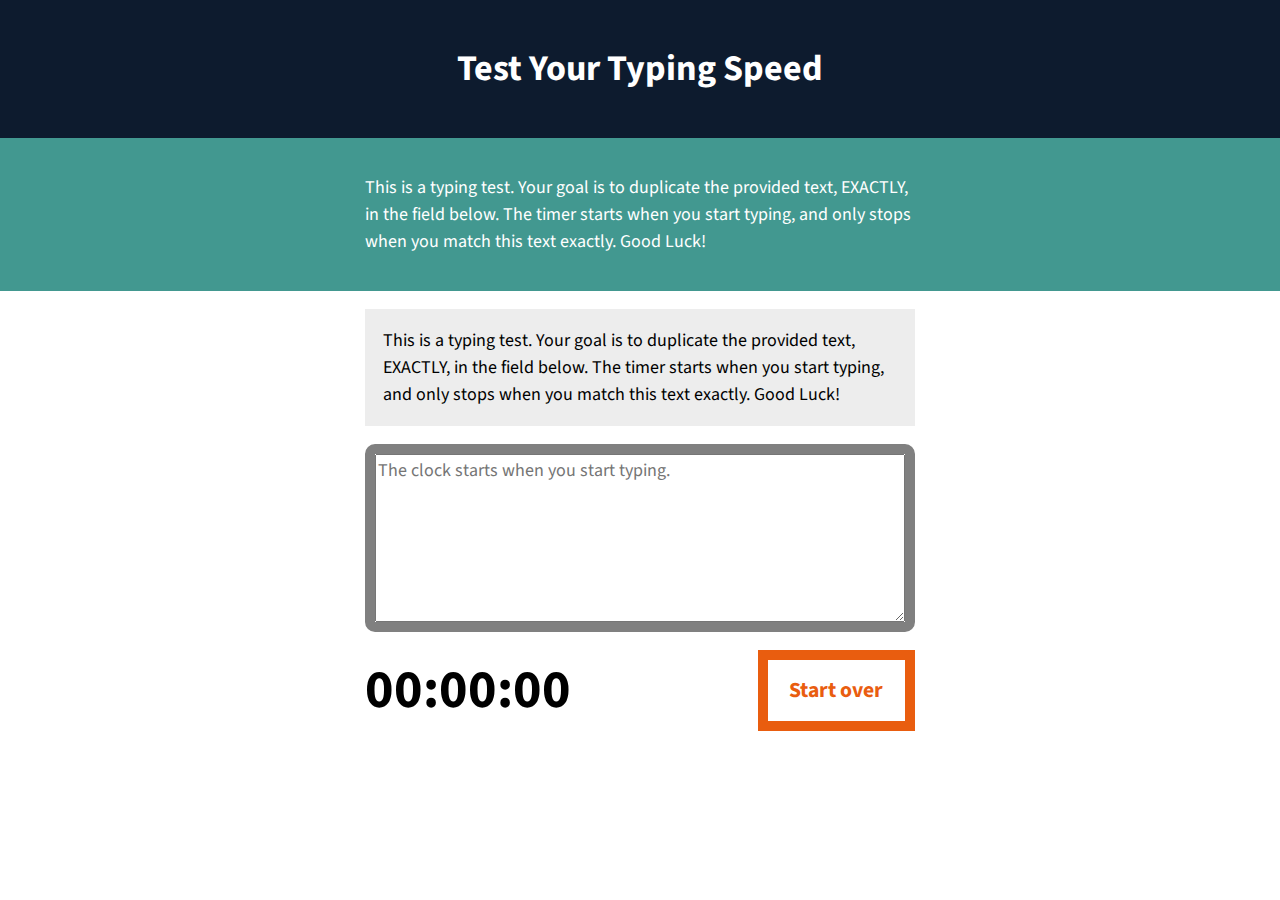
==== commit e18e062b: "Chapter 11: basic QA" ====
--- a/src/index.html
+++ b/src/index.html
@@ -2,407 +2,41 @@
 <html lang="en-US">
 
 <head>
-  <meta charset="UTF-8">
-  <meta name="viewport" content="width=device-width, initial-scale=1">
-  <title>Moonwalk Manor - Your Haven in Space</title>
-  <link rel="stylesheet" href="//fonts.googleapis.com/css?family=Source+Sans+Pro:400,400i,700,700i,900,900i"
-    type="text/css" media="all">
-  <link rel="stylesheet" href="style-main.css" type="text/css" media="all">
-
-  <script src="JS/script.js" defer></script>
-  <script src="JS/libs/flexibility.js"></script>
-  <script>
-    /*! grunt-grunticon Stylesheet Loader - v2.1.6 | https://github.com/filamentgroup/grunticon | (c) 2015 Scott Jehl, Filament Group, Inc. | MIT license. */ !
-    function () {
-      function e(e, n, t) {
-        "use strict";
-        var o = window.document.createElement("link"),
-          r = n || window.document.getElementsByTagName("script")[0],
-          a = window.document.styleSheets;
-        return o.rel = "stylesheet", o.href = e, o.media = "only x", r.parentNode.insertBefore(o, r), o
-          .onloadcssdefined = function (e) {
-            for (var n, t = 0; t < a.length; t++) a[t].href && a[t].href === o.href && (n = !0);
-            n ? e() : setTimeout(function () {
-              o.onloadcssdefined(e)
-            })
-          }, o.onloadcssdefined(function () {
-            o.media = t || "all"
-          }), o
-      }
-
-      function n(e, n) {
-        e.onload = function () {
-          e.onload = null, n && n.call(e)
-        }, "isApplicationInstalled" in navigator && "onloadcssdefined" in e && e.onloadcssdefined(n)
-      }! function (t) {
-        var o = function (r, a) {
-          "use strict";
-          if (r && 3 === r.length) {
-            var i = t.navigator,
-              c = t.document,
-              s = t.Image,
-              d = !(!c.createElementNS || !c.createElementNS("http://www.w3.org/2000/svg", "svg").createSVGRect || !c
-                .implementation.hasFeature("http://www.w3.org/TR/SVG11/feature#Image", "1.1") || t.opera && -1 === i
-                .userAgent.indexOf("Chrome") || -1 !== i.userAgent.indexOf("Series40")),
-              l = new s;
-            l.onerror = function () {
-                o.method = "png", o.href = r[2], e(r[2])
-              }, l.onload = function () {
-                var t = 1 === l.width && 1 === l.height,
-                  i = r[t && d ? 0 : t ? 1 : 2];
-                t && d ? o.method = "svg" : t ? o.method = "datapng" : o.method = "png", o.href = i, n(e(i), a)
-              }, l.src = "[data-uri]", c.documentElement
-              .className += " grunticon"
-          }
-        };
-        o.loadCSS = e, o.onloadCSS = n, t.grunticon = o
-      }(this),
-      function (e, n) {
-        "use strict";
-        var t = n.document,
-          o = "grunticon:",
-          r = function (e) {
-            if (t.attachEvent ? "complete" === t.readyState : "loading" !== t.readyState) e();
-            else {
-              var n = !1;
-              t.addEventListener("readystatechange", function () {
-                n || (n = !0, e())
-              }, !1)
-            }
-          },
-          a = function (e) {
-            return n.document.querySelector('link[href$="' + e + '"]')
-          },
-          i = function (e) {
-            var n, t, r, a, i, c, s = {};
-            if (n = e.sheet, !n) return s;
-            t = n.cssRules ? n.cssRules : n.rules;
-            for (var d = 0; d < t.length; d++) r = t[d].cssText, a = o + t[d].selectorText, i = r.split(");")[0].match(
-              /US\-ASCII\,([^"']+)/), i && i[1] && (c = decodeURIComponent(i[1]), s[a] = c);
-            return s
-          },
-          c = function (e) {
-            var n, r, a, i;
-            a = "data-grunticon-embed";
-            for (var c in e) {
-              i = c.slice(o.length);
-              try {
-                n = t.querySelectorAll(i)
-              } catch (s) {
-                continue
-              }
-              r = [];
-              for (var d = 0; d < n.length; d++) null !== n[d].getAttribute(a) && r.push(n[d]);
-              if (r.length)
-                for (d = 0; d < r.length; d++) r[d].innerHTML = e[c], r[d].style.backgroundImage = "none", r[d]
-                  .removeAttribute(a)
-            }
-            return r
-          },
-          s = function (n) {
-            "svg" === e.method && r(function () {
-              c(i(a(e.href))), "function" == typeof n && n()
-            })
-          };
-        e.embedIcons = c, e.getCSS = a, e.getIcons = i, e.ready = r, e.svgLoadedCallback = s, e.embedSVG = s
-      }(grunticon, this)
-    }();
-    grunticon(["gfx/icons.data.svg.css", "gfx/icons.data.png.css", "gfx/icons.fallback.css"], grunticon
-      .svgLoadedCallback);
-  </script>
-  <noscript>
-    <link href="gfx/icons.fallback.css" rel="stylesheet"></noscript>
+    <meta charset="UTF-8">
+    <meta name="viewport" content="width=device-width, initial-scale=1">
+    <title>JS Typing Speed Test</title>
+    <script src="script.min.js" async></script>
+    <link rel="stylesheet" href="//fonts.googleapis.com/css?family=Source+Sans+Pro:400,400i,700,700i,900,900i" type="text/css" media="all">
+    <link rel="stylesheet" href="style.css">
 </head>
 
 <body>
-  <a class="skip-link screen-reader-text" href="#content">Skip to content</a>
+    <header class="masthead">
+        <h1>Test Your Typing Speed</h1>
+    </header>
+    <main class="main">
+        <article class="intro">
+            <p>This is a typing test. Your goal is to duplicate the provided text, EXACTLY, in the field below. The timer starts when you start typing, and only stops when you match this text exactly. Good Luck!</p>
+        </article><!-- .intro -->
+        <section class="test-area">
+            <div id="origin-text">
+                <p>This is a typing test. Your goal is to duplicate the provided text, EXACTLY, in the field below. The timer starts when you start typing, and only stops when you match this text exactly. Good Luck!</p>
+            </div><!-- #origin-text -->
 
-  <header class="masthead clear">
-    <div class="site-header centered">
-      <div class="site-branding">
-        <h1 class="site-title"><a href="/"><span class="icon-mmlogo" data-grunticon-embed></span>Moonwalk Manor</a></h1>
-      </div><!-- .site-title -->
-      <nav id="multi-level-nav" class="menu multi-level-nav">
-        <ul>
-          <li><a href="#">Home</a></li>
-          <li class="has-children">
-            <a href="#">Your Stay<button class="dropdown-toggle" aria-expanded="false"><span
-                  class="screen-reader-text">Expand child menu</span></button></a>
-            <ul class="sub-menu">
-              <li><a href="#">Experiences</a></li>
-              <li><a href="#">Dining</a></li>
-              <li><a href="#">Amenities</a></li>
-            </ul>
-          </li>
-          <li><a href="#">About</a></li>
-          <li><a href="#">Contact</a></li>
-          <li><a class="reserve" href="#">Make a Reservation</a></li>
-        </ul>
-      </nav><!-- #multi-level-nav .multi-level-nav -->
-    </div><!-- .centered -->
+            <div class="test-wrapper">
+                <textarea id="test-area" name="textarea" rows="6" placeholder="The clock starts when you start typing."></textarea>
+            </div><!-- .test-wrapper -->
 
-  </header><!-- .masthead -->
+            <div class="meta">
+                <section id="clock">
+                    <div class="timer">00:00:00</div>
+                </section>
 
-  <div id="showcase" class="promo-area">
-    <div class="front-slider flexslider">
-      <ul class="slides">
-        <li>
-          <img src="images/mainpromo/welcome01-800.jpg" alt="" data-type="showcase" />
-        </li>
-        <li>
-          <img src="images/mainpromo/welcome02-800.jpg" alt="" data-type="showcase" />
-        </li>
-        <li>
-          <img src="images/mainpromo/welcome03-800.jpg" alt="" data-type="showcase" />
-        </li>
-        <li>
-          <img src="images/mainpromo/welcome04-800.jpg" alt="" data-type="showcase" />
-        </li>
-      </ul>
-    </div><!-- .flexslider -->
-    <div class="promo-content">
-      <div class="promo-text">
-        <h2 class="promo-title">A Hotel on the Moon?!?</h2>
-        <p class="promo-lede">That is absolutely bonkers! Who came up with this absurd idea? What about all the dust?
-        </p>
-      </div><!-- .promo-text -->
-    </div><!-- .promo-content -->
-  </div><!-- #showcase .promo-area -->
-
-  <main class="main-area">
-
-    <div class="top-pitch centered">
-      <h2 class="main-title">Welcome to Moonwalk Manor</h2>
-      <p class="teaser two-column">
-        Moonwalk Manor is an awesome new hotel on the moon. Yes, on the friggin <strong>moon</strong>. Always wanted to
-        see what the earth looks like from afar? Well, now you can. While taking part in a low-G yoga class or exploring
-        the landing sites of the original Apollo missions. To call a stay at Moonwalk Manor a unique experience would be
-        the understatement of the century. Your stay at Moonwalk Manor will change your perception of reality and make
-        you a whole new person.
-      </p>
-    </div><!-- .pitch centered -->
-    <div class="cta">
-      <a href="#">Book Now!</a>
-    </div><!-- .cta -->
-
-    <section class="main-pitch">
-      <div class="three-reasons centered">
-        <figure class="reason">
-          <a href="">
-            <img src="images/mainpromo/welcome02-800.jpg" alt="" data-type="reason" />
-          </a>
-          <figcaption>
-            <h3 class="content-title">A Room with a View</h3>
-            <p>Every room at Moonwalk Manor, whether you are staying in a discount suite or going Apartment Class&reg;,
-              has a panoramic view.</p>
-            <a class="content-button" href="#">Learn More<span class="screen-reader-text"> about the views.</span></a>
-          </figcaption>
-        </figure><!-- .reason -->
-        <figure class="reason">
-          <a href="">
-            <img src="images/mainpromo/welcome03-800.jpg" alt="" data-type="reason" />
-          </a>
-          <figcaption>
-            <h3 class="content-title">Luxurious Sleep</h3>
-            <p>Yes, you're on the moon, but that doesn't mean gravity won't do its work on your body. After a long day
-              of excitement, bunk down in our luxurious beds to recharge for the next day.</p>
-            <a class="content-button" href="#">Learn More<span class="screen-reader-text"> about our amazing
-                beds.</span></a>
-          </figcaption>
-        </figure><!-- .reason -->
-        <figure class="reason">
-          <a href="">
-            <img src="images/mainpromo/welcome04-800.jpg" alt="" data-type="reason" />
-          </a>
-          <figcaption>
-            <h3 class="content-title">First Class Treatment</h3>
-            <p>Your comfort and safety is our priority. At Moonwalk Manor we pride ourselves on first class treatment
-              from the moment you arrive to the moment you set your foot back on earth. Even during a meteor event.</p>
-            <a class="content-button" href="#">Learn More<span class="screen-reader-text"> about meteor shelters and our
-                liability waiver.</span></a>
-          </figcaption>
-        </figure><!-- .reason -->
-      </div><!-- .three-reasons centered -->
-    </section><!-- .main-pitch -->
-
-    <section class="pitch">
-      <div class="centered">
-        <h2 class="main-title">The Moonwalk Experience</h2>
-        <p class="teaser two-column">
-          You're not merely going to a hotel. You are going to a new planetary body, held in earth's gravitational
-          embrace, that travels on its own orbit around the sun. The experiences you'll have with us are unlike any
-          other.
-        </p>
-      </div><!-- .centered -->
-    </section><!-- .pitch centered -->
-
-    <section class="features centered">
-      <figure class="feature">
-        <a href="#">
-          <img src="images/experience/apartmentclass-800.jpg" alt="" data-type="feature" />
-        </a>
-        <figcaption>
-          <h3 class="content-title">Apartment Class&reg; Accommodations</h3>
-          <p>Stay on the moon with the comforts of your own home. Moonwalk Manor Apartment Class&reg; offers a
-            full-scale New York style apartment with all the luxuries you'd expect in your own home and more.</p>
-          <a class="content-button" href="#">Learn More<span class="screen-reader-text"> about Apartment Class&reg;
-              living.</span></a>
-        </figcaption>
-      </figure><!-- .feature -->
-      <figure class="feature">
-        <a href="#">
-          <img src="images/experience/fivestardining-800.jpg" alt="" data-type="feature" />
-        </a>
-        <figcaption>
-          <h3 class="content-title">Five-Star Dining</h3>
-          <p>Before we left earth, we convinced the best chefs in the business to come with us. Is low gravity an
-            ingredient in fine dining? Only one way to find out!</p>
-          <a class="content-button" href="#">Learn More<span class="screen-reader-text"> about Explosive Decompression
-              Ice Cream.</span></a>
-        </figcaption>
-      </figure><!-- .feature -->
-      <figure class="feature">
-        <a href="#">
-          <img src="images/experience/gravitygym-800.jpg" alt="" data-type="feature" />
-        </a>
-        <figcaption>
-          <h3 class="content-title">Gravity Gym</h3>
-          <p>Our Gravity Gym offers exercises you've never even dreamed of. From our Centrifugal Super-G Track to our
-            Zero-G Yoga Studio, Moonwalk Manor has a new experience to offer everyone.</p>
-          <a class="content-button" href="#">Learn More<span class="screen-reader-text"> about freefall
-              vertigo.</span></a>
-        </figcaption>
-      </figure><!-- .feature -->
-      <figure class="feature">
-        <a href="#">
-          <img src="images/experience/spa-800.jpg" alt="" data-type="feature" />
-        </a>
-        <figcaption>
-          <h3 class="content-title">Moon Dust Spa</h3>
-          <p>Regolith is what makes the moon grey. It is also what will rejuvinate your skin, making it silky smooth to
-            the touch. The unique properties of moon dust makes it an ideal exfoliant and skin conditioner. Visit our
-            spa and find out for yourself.</p>
-          <a class="content-button" href="#">Learn More<span class="screen-reader-text"> about regolith rash.</span></a>
-        </figcaption>
-      </figure><!-- .feature -->
-
-    </section><!-- .features centered -->
-
-    <div class="cta">
-      <a href="#">Book Now!</a>
-    </div><!-- .cta -->
-
-    <h2 class="main-title">Tales from the Moon</h2>
-    <section class="stories centered">
-      <!-- slider -->
-      <div class="story-slider flexslider">
-        <ul class="slides">
-          <li>
-            <figure class="story-wrapper">
-              <img src="images/testimonials/bluepebble-800.jpg" alt="" data-type="story" />
-              <figcaption class="story">
-                <h3 class="story-header">Earth Rise</h3>
-                <div class="author">Bob MacEnzie</div>
-                <p>You've heard stories about the first astronauts visiting the moon and looking back at the earth
-                  rising on the horizon. Then you see it for yourself and realize just how small and vulnerable we all
-                  are.</p>
-                <a href="#" class="content-button">Get the whole story</a>
-              </figcaption>
-            </figure>
-          </li>
-          <li>
-            <figure class="story-wrapper">
-              <img src="images/testimonials/earth-800.jpg" alt="" data-type="story" />
-              <figcaption class="story">
-                <h3 class="story-header">Earth Seen from Heaven</h3>
-                <div class="author">Judy Blench</div>
-                <p>Rising up through the atmosphere, I saw the three-dimensionality of Earth for the first time. I was a
-                  flat-earther until that moment, but now I realize the turtles must be in a different dimension.</p>
-                <a href="#" class="content-button">Get the whole story</a>
-              </figcaption>
-            </figure>
-          </li>
-          <li>
-            <figure class="story-wrapper">
-              <img src="images/testimonials/footprint-800.jpg" alt="" data-type="story" />
-              <figcaption class="story">
-                <h3 class="story-header">Footprints in the Regolith</h3>
-                <div class="author">Maiken Endersen</div>
-                <p>One small step for man. A million small footprints from giddy tourists. I wonder if anyone will look
-                  at a picture of mine in the future and dream of being the first woman on a new planet.</p>
-                <a href="#" class="content-button">Get the whole story</a>
-              </figcaption>
-            </figure>
-          </li>
-          <li>
-            <figure class="story-wrapper">
-              <img src="images/testimonials/zerog-800.jpg" alt="" data-type="story" />
-              <figcaption class="story">
-                <h3 class="story-header">Falling through gravity</h3>
-                <div class="author">Maiken Endersen</div>
-                <p>I thought I knew yoga and how to control my body. Was I ever wrong. I have learned more about myself
-                  in two days in the Zero-G Yoga Studio than I had in 20 years of regular floor-based practice.</p>
-                <a href="#" class="content-button">Get the whole story</a>
-              </figcaption>
-            </figure>
-          </li>
-        </ul>
-      </div><!-- .story-slider -->
-    </section><!-- .stories centered -->
-
-  </main><!-- .main-area -->
-
-  <footer class="footer">
-    <section class="footer-widgets centered">
-      <div class="widget footer-menu">
-        <h4 class="widget-title">Find your way</h4>
-        <ul>
-          <li><a href="#">Home</a></li>
-          <li><a href="#">Accommodations</a></li>
-          <li><a href="#">Experiences</a></li>
-          <li><a href="#">Dining</a></li>
-          <li><a href="#">About</a></li>
-          <li><a href="#">Contact</a></li>
-        </ul>
-      </div><!-- .widget -->
-      <div class="widget footer-cta">
-        <h4 class="widget-title">Make a Reservation</h4>
-        <p>What are you waiting for? The moon is ready for your visit.</p>
-        <a href="#">Book Now!</a>
-
-      </div><!-- .widget -->
-      <div class="widget footer-address">
-        <address>
-          <h4 class="widget-title">Moonwalk Manor</h4>
-          <p>
-            1 Moonwalk Avenue<br>
-            M00N, Tycho<br>
-            Luna
-          </p>
-        </address>
-      </div><!-- .widget -->
-    </section><!-- .footer-widgets -->
-    <nav class="social-nav" role="navigation">
-      <ul>
-        <li><a class="icon-linkedin" data-grunticon-embed href="https://linkedin.com"><span
-              class="screen-reader-text">LinkedIn</span></a></li>
-        <li><a class="icon-twitter" data-grunticon-embed href="https://twitter.com"><span
-              class="screen-reader-text">Twitter</span></a></li>
-        <li><a class="icon-facebook" data-grunticon-embed href="https://facebook.com"><span
-              class="screen-reader-text">Facebook</span></a></li>
-        <li><a class="icon-instagram" data-grunticon-embed href="https://instagram.com"><span
-              class="screen-reader-text">Instagram</span></a></li>
-        <li><a class="icon-youtube" data-grunticon-embed href="https://youtube.com"><span
-              class="screen-reader-text">YouTube</span></a></li>
-      </ul>
-    </nav><!-- .social-nav -->
-  </footer><!-- .footer -->
-
-  <script src="JS/libs/jquery-2.1.3.min.js"></script>
-  <script src="JS/libs/jquery.flexslider-min.js"></script>
-  <script src="JS/menu-toggle.js"></script>
-  <script src="JS/flexslider.js"></script>
+                <button id="reset">Start over</button>
+            </div><!-- .meta -->
+        </section><!-- .test-area -->
+    </main>
 
 </body>
 
-</html>+</html>
--- a/src/style.css
+++ b/src/style.css
@@ -0,0 +1,188 @@
+/*--------------------------------------------------------------
+Typography
+--------------------------------------------------------------*/
+
+body,
+button,
+input,
+select,
+textarea {
+	font-family: 'Source Sans Pro', 'Helvetica', Arial, sans-serif;
+	font-size: 18px;
+	line-height: 1.5;
+}
+
+h1,
+h2,
+h3,
+h4,
+h5,
+h6 {
+	clear: both;
+}
+
+p {
+	margin-bottom: 1.5em;
+}
+
+b,
+strong {
+	font-weight: bold;
+}
+
+dfn,
+cite,
+em,
+i {
+	font-style: italic;
+}
+
+blockquote {
+	margin: 0 1.5em;
+}
+
+address {
+	margin: 0 0 1.5em;
+}
+
+pre {
+	background: #eee;
+	font-family: "Courier 10 Pitch", Courier, monospace;
+	font-size: 15px;
+	font-size: 1.5rem;
+	line-height: 1.6;
+	margin-bottom: 1.6em;
+	max-width: 100%;
+	overflow: auto;
+	padding: 1.6em;
+}
+
+code,
+kbd,
+tt,
+var {
+	font: 15px Monaco, Consolas, "Andale Mono", "DejaVu Sans Mono", monospace;
+}
+
+abbr,
+acronym {
+	border-bottom: 1px dotted #666;
+	cursor: help;
+}
+
+mark,
+ins {
+	background: #fff9c0;
+	text-decoration: none;
+}
+
+sup,
+sub {
+	font-size: 75%;
+	height: 0;
+	line-height: 0;
+	position: relative;
+	vertical-align: baseline;
+}
+
+sup {
+	bottom: 1ex;
+}
+
+sub {
+	top: .5ex;
+}
+
+small {
+	font-size: 75%;
+}
+
+big {
+	font-size: 125%;
+}
+
+/*--------------------------------------------------------------
+Layout
+--------------------------------------------------------------*/
+body {
+    margin: 0;
+    padding: 0;
+}
+
+.masthead {
+    padding: 1em 2em;
+    background-color: #0D1B2E;
+    color: white;
+}
+
+.masthead h1 {
+    text-align: center;
+}
+
+.intro {
+    padding: 2em 2em;
+    color: #ffffff;
+    background: #429890;
+}
+
+
+.intro p,
+.test-area {
+    margin: 0 auto;
+    max-width: 550px;
+}
+
+.test-area {
+    margin-bottom: 4em;
+    padding: 0 2em;
+}
+
+.test-wrapper {
+    border: 10px solid grey;
+    border-radius: 10px;
+}
+
+#origin-text {
+    margin: 1em 0;
+    padding: 1em 1em 0;
+    background-color: #ededed;
+}
+
+#origin-text p {
+    margin: 0;
+    padding-bottom: 1em;
+}
+
+.test-wrapper {
+    display: flex;
+}
+
+.test-wrapper textarea {
+    flex: 1;
+}
+
+.meta {
+    margin-top: 1em;
+    display: flex;
+    justify-content: space-between;
+    flex-wrap: wrap;
+}
+
+.timer {
+    font-size: 3em;
+    font-weight: bold;
+}
+
+#reset {
+    padding: .5em 1em;
+    font-size: 1.2em;
+    font-weight: bold;
+    color: #E95D0F;
+    background: white ;
+    border: 10px solid #E95D0F;
+}
+
+#reset:hover {
+    color: white;
+    background-color: #E95D0F;
+}
